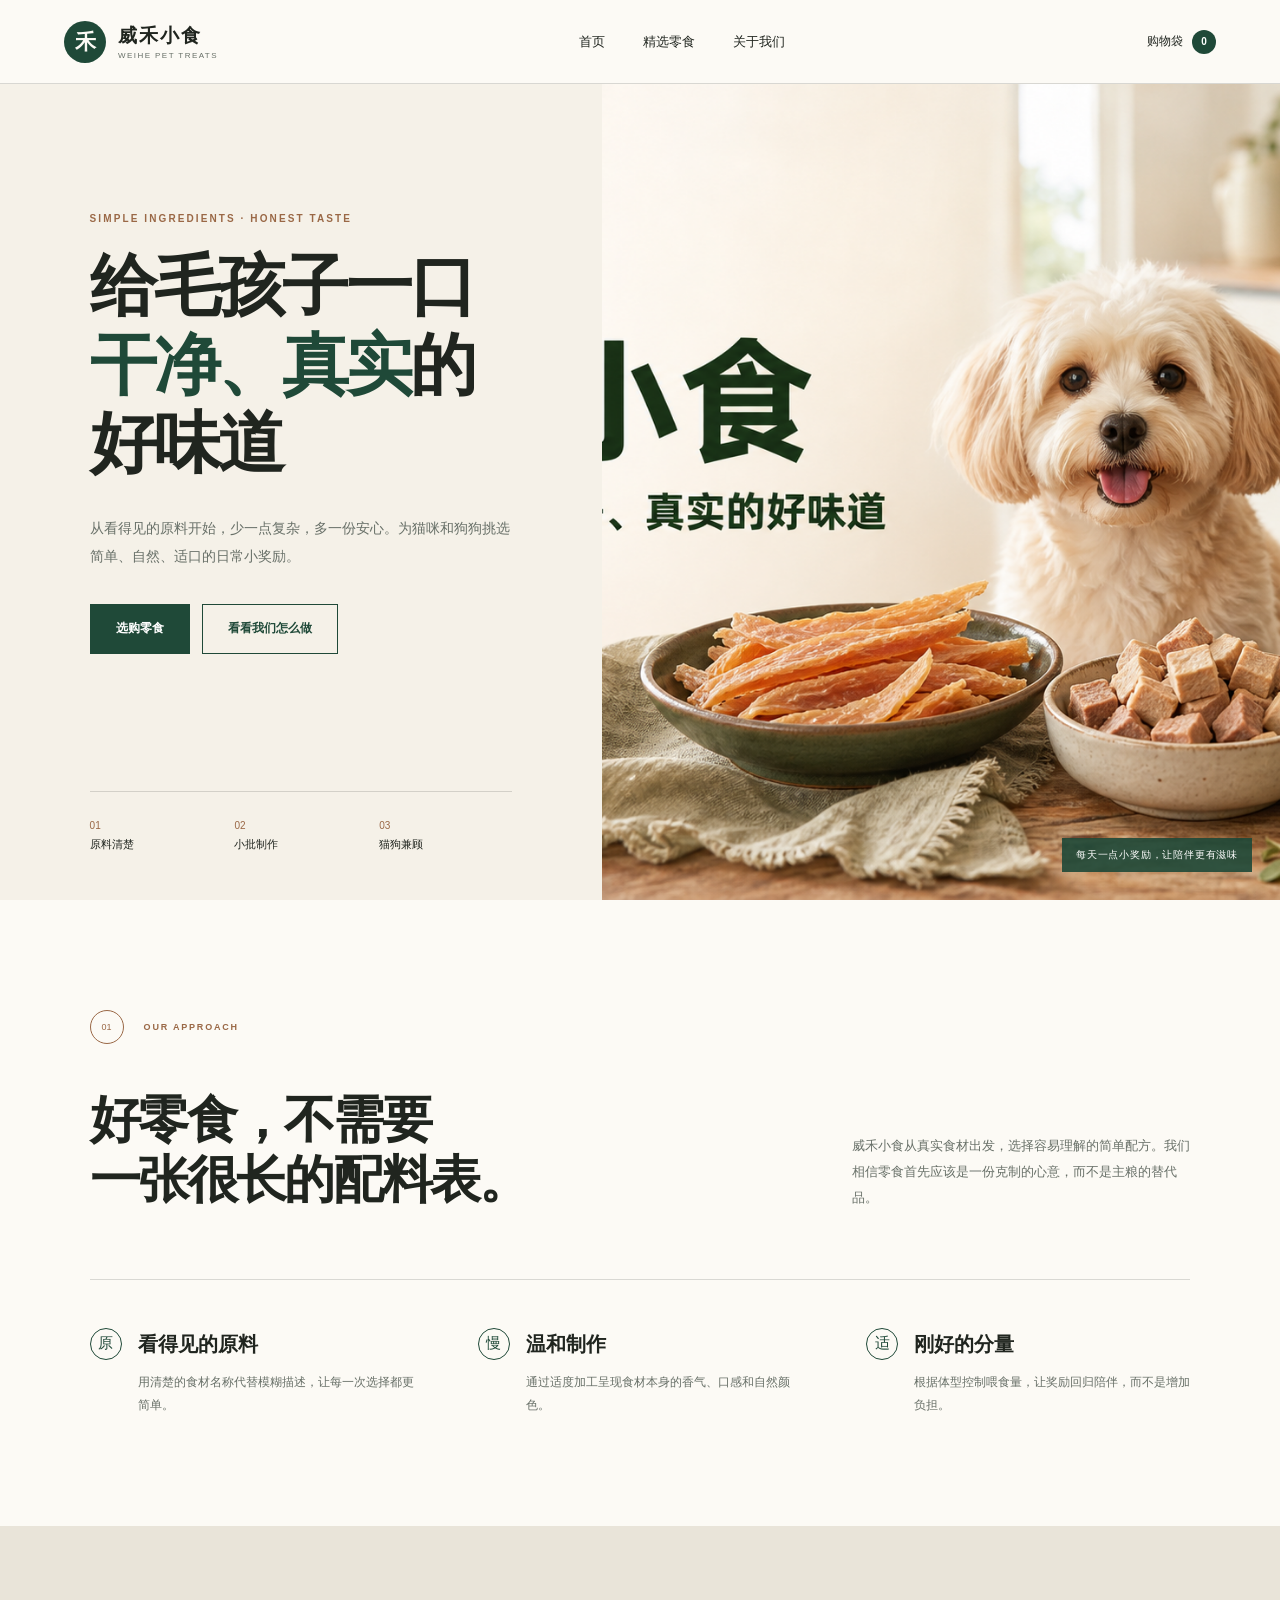
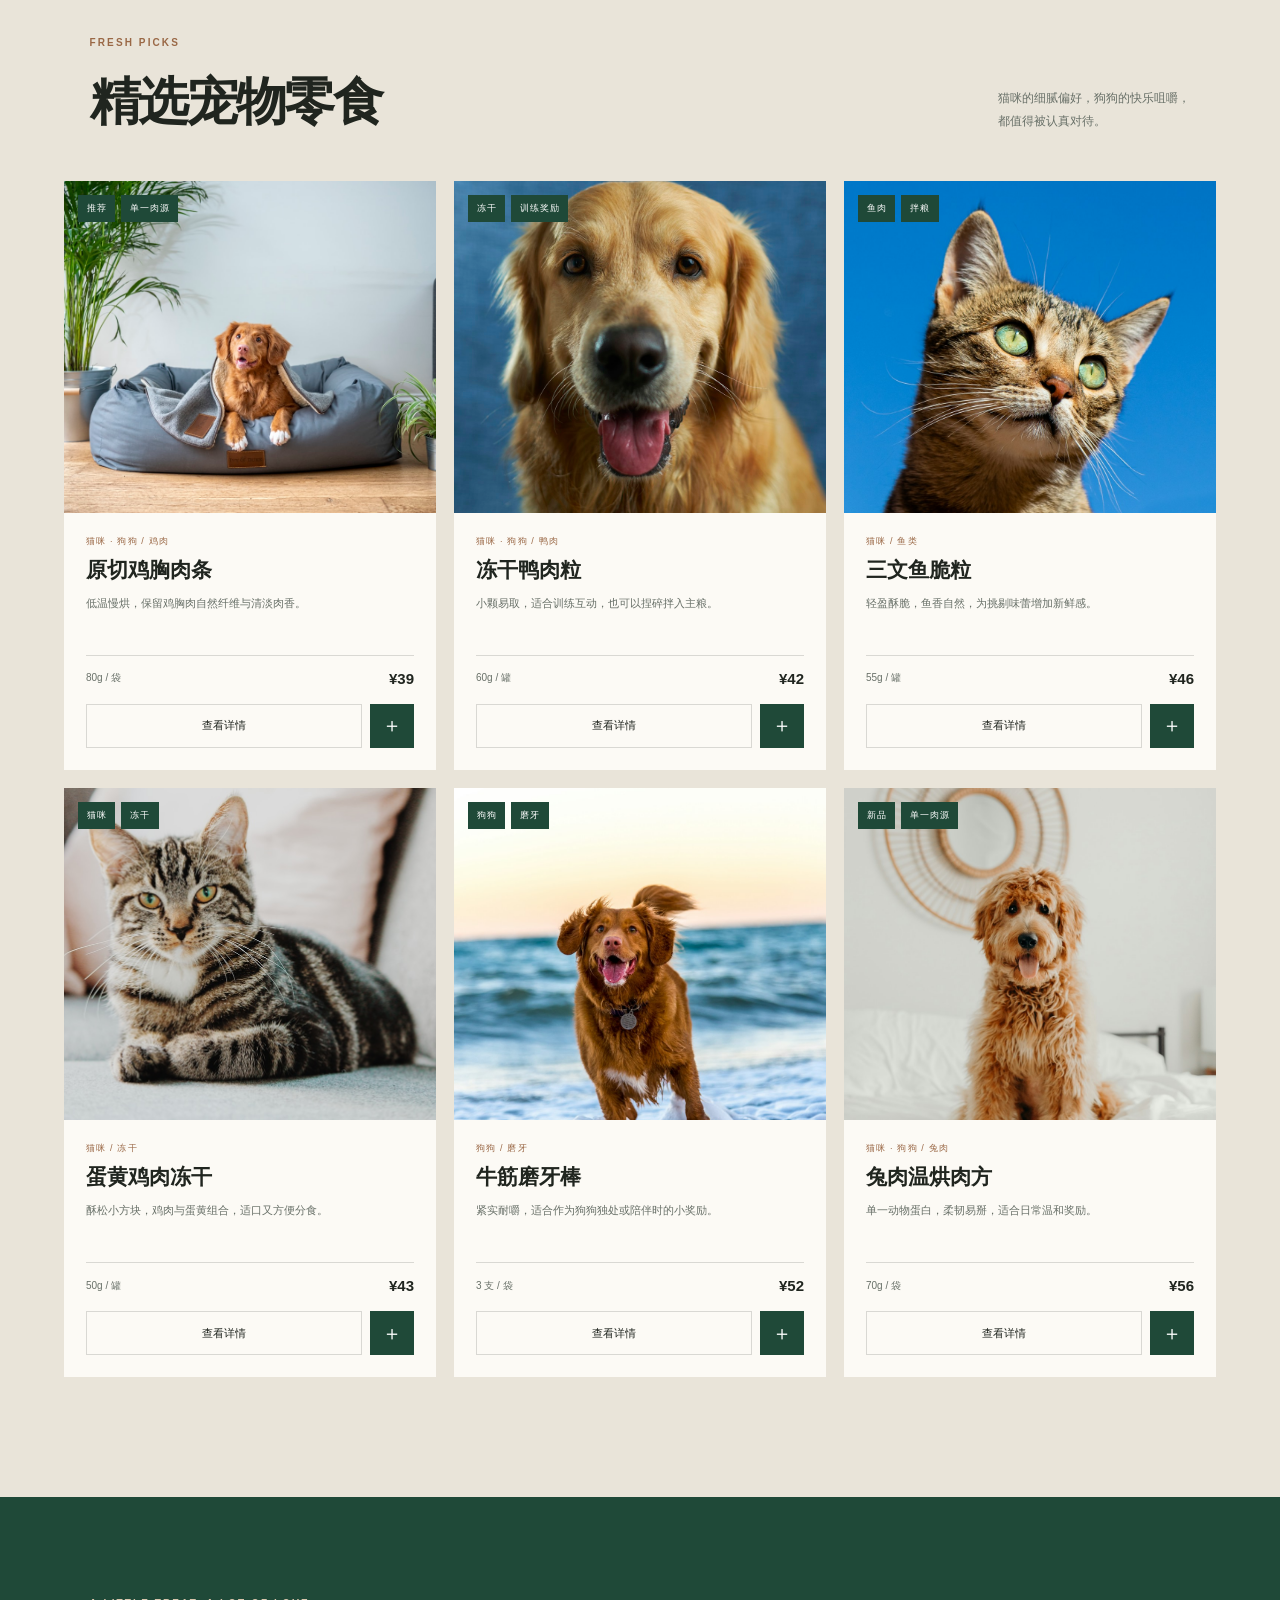
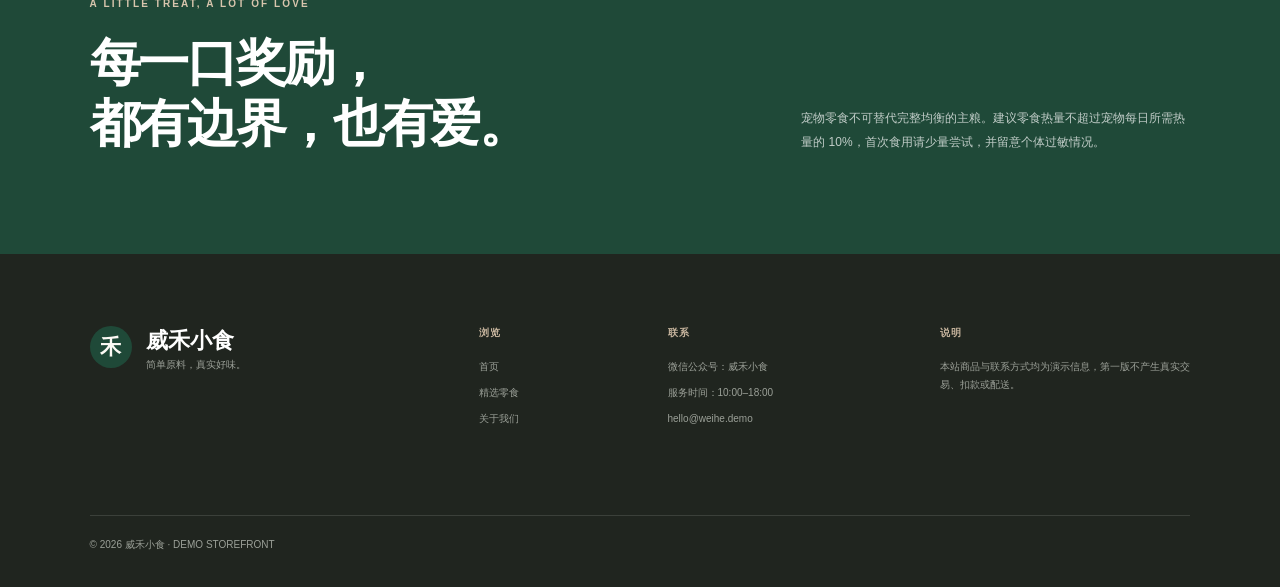
==== index.html @ b388d74c "Initial Weihe pet treats storefront" ====
<!doctype html>
<html lang="zh-CN">
<head>
  <meta charset="UTF-8">
  <meta name="viewport" content="width=device-width, initial-scale=1.0">
  <meta name="description" content="威禾小食——给毛孩子一口干净、真实的好味道。精选猫咪与狗狗天然零食。">
  <meta property="og:title" content="威禾小食｜天然宠物零食">
  <meta property="og:description" content="给毛孩子一口干净、真实的好味道">
  <meta property="og:image" content="assets/brand-preview.png">
  <title>威禾小食｜天然宠物零食</title>
  <link rel="icon" href="data:,">
  <link rel="stylesheet" href="styles.css">
  <script src="script.js" defer></script>
</head>
<body>
  <a class="skip-link" href="#main-content">跳到主要内容</a>

  <header class="site-header" id="top">
    <a class="brand" href="#top" aria-label="威禾小食首页">
      <span class="brand-symbol" aria-hidden="true">禾</span>
      <span class="brand-name">威禾小食<small>WEIHE PET TREATS</small></span>
    </a>
    <nav class="main-nav" aria-label="主要导航">
      <a href="#top">首页</a>
      <a href="#products">精选零食</a>
      <a href="#about">关于我们</a>
    </nav>
    <button class="bag-placeholder" type="button" aria-label="购物车功能将在下一阶段开放">
      <span aria-hidden="true">购物袋</span>
      <b>0</b>
    </button>
  </header>

  <main id="main-content">
    <section class="hero" aria-labelledby="hero-title">
      <div class="hero-copy">
        <p class="kicker">SIMPLE INGREDIENTS · HONEST TASTE</p>
        <h1 id="hero-title">给毛孩子一口<br><em>干净、真实</em>的好味道</h1>
        <p class="hero-description">从看得见的原料开始，少一点复杂，多一份安心。为猫咪和狗狗挑选简单、自然、适口的日常小奖励。</p>
        <div class="hero-actions">
          <a class="button button-primary" href="#products">选购零食</a>
          <a class="button button-secondary" href="#about">看看我们怎么做</a>
        </div>
        <ul class="hero-points" aria-label="产品特色">
          <li><strong>01</strong>原料清楚</li>
          <li><strong>02</strong>小批制作</li>
          <li><strong>03</strong>猫狗兼顾</li>
        </ul>
      </div>
      <figure class="hero-media">
        <img src="assets/brand-preview.png" alt="猫咪和狗狗守在自然宠物零食旁">
        <figcaption>每天一点小奖励，让陪伴更有滋味</figcaption>
      </figure>
    </section>

    <section class="intro" id="about" aria-labelledby="intro-title">
      <div class="section-label">
        <span>01</span>
        <p>OUR APPROACH</p>
      </div>
      <div class="intro-copy">
        <h2 id="intro-title">好零食，不需要<br>一张很长的配料表。</h2>
        <p>威禾小食从真实食材出发，选择容易理解的简单配方。我们相信零食首先应该是一份克制的心意，而不是主粮的替代品。</p>
      </div>
      <div class="principles">
        <article>
          <span>原</span>
          <h3>看得见的原料</h3>
          <p>用清楚的食材名称代替模糊描述，让每一次选择都更简单。</p>
        </article>
        <article>
          <span>慢</span>
          <h3>温和制作</h3>
          <p>通过适度加工呈现食材本身的香气、口感和自然颜色。</p>
        </article>
        <article>
          <span>适</span>
          <h3>刚好的分量</h3>
          <p>根据体型控制喂食量，让奖励回归陪伴，而不是增加负担。</p>
        </article>
      </div>
    </section>

    <section class="products-section" id="products" aria-labelledby="products-title">
      <div class="products-heading">
        <div>
          <p class="kicker">FRESH PICKS</p>
          <h2 id="products-title">精选宠物零食</h2>
        </div>
        <p>猫咪的细腻偏好，狗狗的快乐咀嚼，<br>都值得被认真对待。</p>
      </div>
      <div class="product-grid" id="product-grid" aria-live="polite"></div>
    </section>

    <section class="care-note" aria-label="喂食提示">
      <div>
        <p class="kicker">A LITTLE TREAT, A LOT OF LOVE</p>
        <h2>每一口奖励，<br>都有边界，也有爱。</h2>
      </div>
      <p>宠物零食不可替代完整均衡的主粮。建议零食热量不超过宠物每日所需热量的 10%，首次食用请少量尝试，并留意个体过敏情况。</p>
    </section>
  </main>

  <footer class="site-footer">
    <div class="footer-brand">
      <span class="brand-symbol" aria-hidden="true">禾</span>
      <div><strong>威禾小食</strong><p>简单原料，真实好味。</p></div>
    </div>
    <div>
      <h2>浏览</h2>
      <a href="#top">首页</a>
      <a href="#products">精选零食</a>
      <a href="#about">关于我们</a>
    </div>
    <div>
      <h2>联系</h2>
      <p>微信公众号：威禾小食</p>
      <p>服务时间：10:00–18:00</p>
      <p>hello@weihe.demo</p>
    </div>
    <div>
      <h2>说明</h2>
      <p>本站商品与联系方式均为演示信息，第一版不产生真实交易、扣款或配送。</p>
    </div>
    <p class="copyright">© 2026 威禾小食 · DEMO STOREFRONT</p>
  </footer>

  <div class="modal-backdrop" id="product-modal" hidden>
    <section class="product-modal" role="dialog" aria-modal="true" aria-labelledby="modal-title" tabindex="-1">
      <button class="modal-close" type="button" aria-label="关闭商品详情">×</button>
      <div class="modal-image-wrap">
        <img id="modal-image" src="" alt="">
      </div>
      <div class="modal-content">
        <p class="kicker" id="modal-category"></p>
        <h2 id="modal-title"></h2>
        <p class="modal-price" id="modal-price"></p>
        <p class="modal-description" id="modal-description"></p>
        <dl>
          <div><dt>配料</dt><dd id="modal-ingredients"></dd></div>
          <div><dt>适用</dt><dd id="modal-pets"></dd></div>
          <div><dt>规格</dt><dd id="modal-spec"></dd></div>
          <div><dt>建议</dt><dd id="modal-feeding"></dd></div>
        </dl>
        <button class="button button-primary modal-add" type="button">加入购物车</button>
      </div>
    </section>
  </div>

  <div class="toast" id="toast" role="status" aria-live="polite" aria-atomic="true"></div>
</body>
</html>
---- styles.css ----
:root {
  --cream: #f5f1e8;
  --paper: #fcfaf5;
  --green: #1f4938;
  --green-dark: #153327;
  --brown: #9a6846;
  --ink: #20251f;
  --muted: #687068;
  --line: rgba(32, 37, 31, 0.16);
  --white: #fff;
  --shadow: 0 18px 50px rgba(31, 49, 39, 0.12);
}

* { box-sizing: border-box; }
html { scroll-behavior: smooth; }
body {
  margin: 0;
  color: var(--ink);
  background: var(--paper);
  font-family: "Noto Sans SC", "Microsoft YaHei", Arial, sans-serif;
  -webkit-font-smoothing: antialiased;
}
body.modal-open { overflow: hidden; }
img { display: block; max-width: 100%; }
a { color: inherit; text-decoration: none; }
button { color: inherit; font: inherit; }
button, a { -webkit-tap-highlight-color: transparent; }
:focus-visible { outline: 2px solid var(--brown); outline-offset: 4px; }

.skip-link {
  position: fixed;
  left: 16px;
  top: -60px;
  z-index: 200;
  padding: 12px 18px;
  color: var(--white);
  background: var(--green);
}
.skip-link:focus { top: 16px; }

.site-header {
  height: 84px;
  padding: 0 clamp(22px, 5vw, 80px);
  display: flex;
  align-items: center;
  justify-content: space-between;
  gap: 28px;
  border-bottom: 1px solid var(--line);
  background: rgba(252, 250, 245, 0.94);
  backdrop-filter: blur(12px);
  position: relative;
  z-index: 20;
}
.brand { display: flex; align-items: center; gap: 12px; min-width: max-content; }
.brand-symbol {
  width: 42px;
  height: 42px;
  display: grid;
  place-items: center;
  border-radius: 50%;
  color: var(--paper);
  background: var(--green);
  font: 600 21px "Songti SC", serif;
}
.brand-name { font: 700 19px "Songti SC", serif; letter-spacing: 0.1em; }
.brand-name small {
  display: block;
  margin-top: 2px;
  font: 8px Arial, sans-serif;
  letter-spacing: 0.18em;
  color: var(--muted);
}
.main-nav { display: flex; align-items: center; gap: 38px; font-size: 13px; }
.main-nav a { position: relative; padding: 10px 0; }
.main-nav a::after {
  content: "";
  position: absolute;
  left: 0;
  right: 100%;
  bottom: 4px;
  height: 1px;
  background: var(--green);
  transition: right 0.25s ease;
}
.main-nav a:hover::after { right: 0; }
.bag-placeholder {
  min-height: 44px;
  padding: 0;
  display: flex;
  align-items: center;
  gap: 9px;
  border: 0;
  background: none;
  cursor: pointer;
  font-size: 12px;
}
.bag-placeholder b {
  min-width: 24px;
  height: 24px;
  padding: 0 6px;
  display: grid;
  place-items: center;
  border-radius: 50%;
  color: var(--white);
  background: var(--green);
  font-size: 10px;
}

.hero {
  min-height: calc(100vh - 84px);
  display: grid;
  grid-template-columns: minmax(0, 47%) minmax(0, 53%);
  background: var(--cream);
}
.hero-copy {
  padding: clamp(70px, 10vw, 150px) clamp(34px, 7vw, 112px) 48px;
  display: flex;
  flex-direction: column;
  justify-content: center;
}
.kicker {
  margin: 0 0 22px;
  color: var(--brown);
  font: 700 10px/1.4 Arial, sans-serif;
  letter-spacing: 0.21em;
}
.hero h1,
.intro h2,
.products-heading h2,
.care-note h2 {
  margin: 0;
  font: 600 clamp(42px, 5.2vw, 76px)/1.18 "Songti SC", "STSong", serif;
  letter-spacing: -0.045em;
}
.hero h1 em { color: var(--green); font-style: normal; }
.hero-description {
  max-width: 530px;
  margin: 30px 0 34px;
  color: var(--muted);
  font-size: 14px;
  line-height: 2;
}
.hero-actions { display: flex; flex-wrap: wrap; gap: 12px; }
.button {
  min-height: 50px;
  padding: 0 25px;
  display: inline-flex;
  align-items: center;
  justify-content: center;
  border: 1px solid var(--green);
  cursor: pointer;
  font-weight: 700;
  font-size: 12px;
  transition: transform 0.2s ease, background 0.2s ease, color 0.2s ease;
}
.button:hover { transform: translateY(-2px); }
.button-primary { color: var(--white); background: var(--green); }
.button-primary:hover { background: var(--green-dark); }
.button-secondary { color: var(--green); background: transparent; }
.hero-points {
  margin: auto 0 0;
  padding: 28px 0 0;
  display: grid;
  grid-template-columns: repeat(3, 1fr);
  gap: 12px;
  list-style: none;
  border-top: 1px solid var(--line);
  font-size: 11px;
}
.hero-points strong {
  display: block;
  margin-bottom: 6px;
  color: var(--brown);
  font: 10px Arial, sans-serif;
}
.hero-media { margin: 0; min-height: 650px; position: relative; overflow: hidden; background: #d9d2c5; }
.hero-media img { width: 100%; height: 100%; object-fit: cover; object-position: 55% center; }
.hero-media figcaption {
  position: absolute;
  right: 28px;
  bottom: 28px;
  padding: 10px 14px;
  color: var(--white);
  background: rgba(31, 73, 56, 0.9);
  font-size: 10px;
  letter-spacing: 0.08em;
}

.intro { padding: 110px clamp(24px, 7vw, 112px); }
.section-label { display: flex; gap: 20px; align-items: center; color: var(--brown); }
.section-label span {
  width: 34px;
  height: 34px;
  display: grid;
  place-items: center;
  border: 1px solid currentColor;
  border-radius: 50%;
  font-size: 9px;
}
.section-label p { margin: 0; font: 700 9px Arial; letter-spacing: 0.2em; }
.intro-copy {
  margin-top: 46px;
  display: grid;
  grid-template-columns: 1.5fr 0.8fr;
  gap: 10vw;
  align-items: end;
}
.intro h2,
.products-heading h2,
.care-note h2 { font-size: clamp(34px, 4vw, 58px); }
.intro-copy > p {
  margin: 0;
  color: var(--muted);
  font-size: 13px;
  line-height: 2;
}
.principles {
  margin-top: 68px;
  padding-top: 48px;
  display: grid;
  grid-template-columns: repeat(3, 1fr);
  gap: clamp(28px, 5vw, 80px);
  border-top: 1px solid var(--line);
}
.principles article { position: relative; padding-left: 48px; }
.principles article > span {
  position: absolute;
  left: 0;
  top: 0;
  width: 32px;
  height: 32px;
  display: grid;
  place-items: center;
  color: var(--green);
  border: 1px solid var(--green);
  border-radius: 50%;
  font: 500 15px serif;
}
.principles h3 { margin: 3px 0 13px; font: 600 20px "Songti SC", serif; }
.principles p { margin: 0; color: var(--muted); font-size: 12px; line-height: 1.9; }

.products-section { padding: 110px clamp(18px, 5vw, 80px) 120px; background: #e9e4d9; }
.products-heading {
  margin: 0 clamp(6px, 2vw, 32px) 48px;
  display: flex;
  align-items: end;
  justify-content: space-between;
  gap: 40px;
}
.products-heading > p {
  margin: 0;
  color: var(--muted);
  font-size: 12px;
  line-height: 1.9;
}
.product-grid { display: grid; grid-template-columns: repeat(3, minmax(0, 1fr)); gap: 18px; }
.product-card { min-width: 0; background: var(--paper); animation: card-in 0.45s ease both; }
.product-image-wrap {
  aspect-ratio: 1.12;
  position: relative;
  overflow: hidden;
  background: #d8d2c6;
}
.product-image-wrap img {
  width: 100%;
  height: 100%;
  object-fit: cover;
  transition: transform 0.5s ease, opacity 0.2s ease;
}
.product-card:hover img { transform: scale(1.035); }
.product-image-wrap.image-fallback::after {
  content: "威禾小食";
  position: absolute;
  inset: 0;
  display: grid;
  place-items: center;
  color: var(--green);
  background: linear-gradient(145deg, #ece5d7, #d8d2c4);
  font: 600 20px "Songti SC", serif;
}
.product-image-wrap.image-fallback img { opacity: 0; }
.product-tags { position: absolute; left: 14px; top: 14px; z-index: 2; display: flex; gap: 6px; }
.product-tags span {
  padding: 7px 9px;
  color: var(--white);
  background: var(--green);
  font-size: 9px;
  letter-spacing: 0.08em;
}
.product-info { padding: 22px; }
.product-pets { margin: 0 0 8px; color: var(--brown); font-size: 9px; letter-spacing: 0.13em; }
.product-info h3 { margin: 0 0 10px; font: 600 21px "Songti SC", serif; }
.product-description { min-height: 42px; margin: 0; color: var(--muted); font-size: 11px; line-height: 1.8; }
.product-meta {
  margin-top: 19px;
  padding-top: 14px;
  display: flex;
  justify-content: space-between;
  align-items: center;
  border-top: 1px solid var(--line);
}
.product-meta span { color: var(--muted); font-size: 10px; }
.product-meta strong { font: 700 15px Arial, sans-serif; }
.product-actions { margin-top: 17px; display: grid; grid-template-columns: 1fr 44px; gap: 8px; }
.detail-button,
.add-button {
  min-height: 44px;
  border: 1px solid var(--line);
  background: transparent;
  cursor: pointer;
  font-size: 11px;
}
.detail-button:hover { border-color: var(--green); color: var(--green); }
.add-button {
  color: var(--white);
  background: var(--green);
  border-color: var(--green);
  font-size: 20px;
}

.care-note {
  padding: 100px clamp(24px, 7vw, 112px);
  display: grid;
  grid-template-columns: 1.2fr 0.8fr;
  gap: 10vw;
  align-items: end;
  color: var(--white);
  background: var(--green);
}
.care-note .kicker { color: #d8c5ad; }
.care-note > p { margin: 0; color: rgba(255, 255, 255, 0.72); font-size: 12px; line-height: 2; }

.site-footer {
  padding: 72px clamp(24px, 7vw, 112px) 25px;
  display: grid;
  grid-template-columns: 2fr 0.8fr 1.3fr 1.5fr;
  gap: 55px;
  color: var(--white);
  background: var(--ink);
}
.footer-brand { display: flex; gap: 14px; }
.footer-brand strong { font: 600 22px "Songti SC", serif; }
.site-footer h2 { margin: 0 0 18px; color: #c7b59e; font-size: 10px; letter-spacing: 0.15em; }
.site-footer p,
.site-footer a { display: block; margin: 0 0 8px; color: #9ba098; font-size: 10px; line-height: 1.8; }
.copyright {
  grid-column: 1 / -1;
  margin-top: 24px !important;
  padding-top: 20px;
  border-top: 1px solid rgba(255, 255, 255, 0.12);
}

.modal-backdrop {
  position: fixed;
  inset: 0;
  z-index: 100;
  padding: 24px;
  display: grid;
  place-items: center;
  background: rgba(18, 25, 20, 0.72);
  backdrop-filter: blur(6px);
}
.modal-backdrop[hidden] { display: none; }
.product-modal {
  width: min(900px, 96vw);
  max-height: 90vh;
  overflow: auto;
  display: grid;
  grid-template-columns: 48% 52%;
  position: relative;
  background: var(--paper);
  box-shadow: var(--shadow);
  animation: modal-in 0.25s ease;
}
.modal-close {
  position: absolute;
  right: 14px;
  top: 14px;
  z-index: 2;
  width: 44px;
  height: 44px;
  border: 0;
  background: rgba(252, 250, 245, 0.9);
  cursor: pointer;
  font-size: 28px;
  font-weight: 300;
}
.modal-image-wrap { min-height: 560px; background: #d8d2c6; }
.modal-image-wrap img { width: 100%; height: 100%; object-fit: cover; }
.modal-content { padding: 58px 48px 42px; }
.modal-content h2 { margin: 0; font: 600 36px "Songti SC", serif; }
.modal-price { margin: 14px 0 25px; color: var(--green); font: 700 19px Arial, sans-serif; }
.modal-description { color: var(--muted); font-size: 12px; line-height: 1.9; }
.modal-content dl { margin: 26px 0; border-top: 1px solid var(--line); }
.modal-content dl div {
  padding: 12px 0;
  display: grid;
  grid-template-columns: 65px 1fr;
  border-bottom: 1px solid var(--line);
  font-size: 11px;
  line-height: 1.6;
}
.modal-content dt { color: var(--muted); }
.modal-content dd { margin: 0; }
.modal-add { width: 100%; }

.toast {
  position: fixed;
  left: 50%;
  bottom: 28px;
  z-index: 150;
  padding: 13px 20px;
  color: var(--white);
  background: var(--ink);
  box-shadow: var(--shadow);
  font-size: 11px;
  opacity: 0;
  pointer-events: none;
  transform: translate(-50%, 12px);
  transition: opacity 0.2s ease, transform 0.2s ease;
}
.toast.is-visible { opacity: 1; transform: translate(-50%, 0); }

@keyframes card-in { from { opacity: 0; transform: translateY(10px); } }
@keyframes modal-in { from { opacity: 0; transform: translateY(12px) scale(0.99); } }

@media (max-width: 980px) {
  .hero { grid-template-columns: 1fr; }
  .hero-copy { min-height: 650px; }
  .hero-media { min-height: 68vh; }
  .intro-copy { grid-template-columns: 1fr; gap: 25px; }
  .product-grid { grid-template-columns: repeat(2, minmax(0, 1fr)); }
  .site-footer { grid-template-columns: 1.6fr 0.8fr 1.2fr; }
  .site-footer > div:last-of-type { grid-column: 1 / -1; }
}

@media (max-width: 680px) {
  .site-header { height: 70px; padding: 0 18px; position: sticky; top: 0; }
  .main-nav { display: none; }
  .brand-symbol { width: 36px; height: 36px; font-size: 18px; }
  .brand-name { font-size: 16px; }
  .bag-placeholder > span { display: none; }
  .hero { min-height: 0; }
  .hero-copy { min-height: 590px; padding: 70px 24px 35px; }
  .hero h1 { font-size: 44px; }
  .hero-description { font-size: 13px; }
  .hero-points { margin-top: 62px; }
  .hero-media { min-height: 520px; }
  .hero-media img { object-position: 60% center; }
  .intro { padding: 82px 24px; }
  .principles { grid-template-columns: 1fr; gap: 36px; }
  .products-section { padding: 80px 14px; }
  .products-heading { margin: 0 8px 34px; display: block; }
  .products-heading > p { margin-top: 18px; }
  .product-grid { gap: 9px; }
  .product-image-wrap { aspect-ratio: 0.9; }
  .product-info { padding: 15px 13px; }
  .product-info h3 { font-size: 17px; }
  .product-description { min-height: 54px; }
  .product-meta { display: block; }
  .product-meta span { display: block; margin-bottom: 6px; }
  .care-note { padding: 80px 24px; grid-template-columns: 1fr; gap: 40px; }
  .site-footer { padding: 58px 24px 24px; grid-template-columns: 1fr 1fr; gap: 40px 25px; }
  .footer-brand { grid-column: 1 / -1; }
  .product-modal { grid-template-columns: 1fr; }
  .modal-image-wrap { min-height: 290px; height: 34vh; }
  .modal-content { padding: 34px 22px 25px; }
  .modal-content h2 { font-size: 29px; }
}

@media (max-width: 390px) {
  .product-grid { grid-template-columns: 1fr; }
  .product-description { min-height: 0; }
}

@media (prefers-reduced-motion: reduce) {
  *, *::before, *::after {
    scroll-behavior: auto !important;
    animation-duration: 0.01ms !important;
    transition-duration: 0.01ms !important;
  }
}
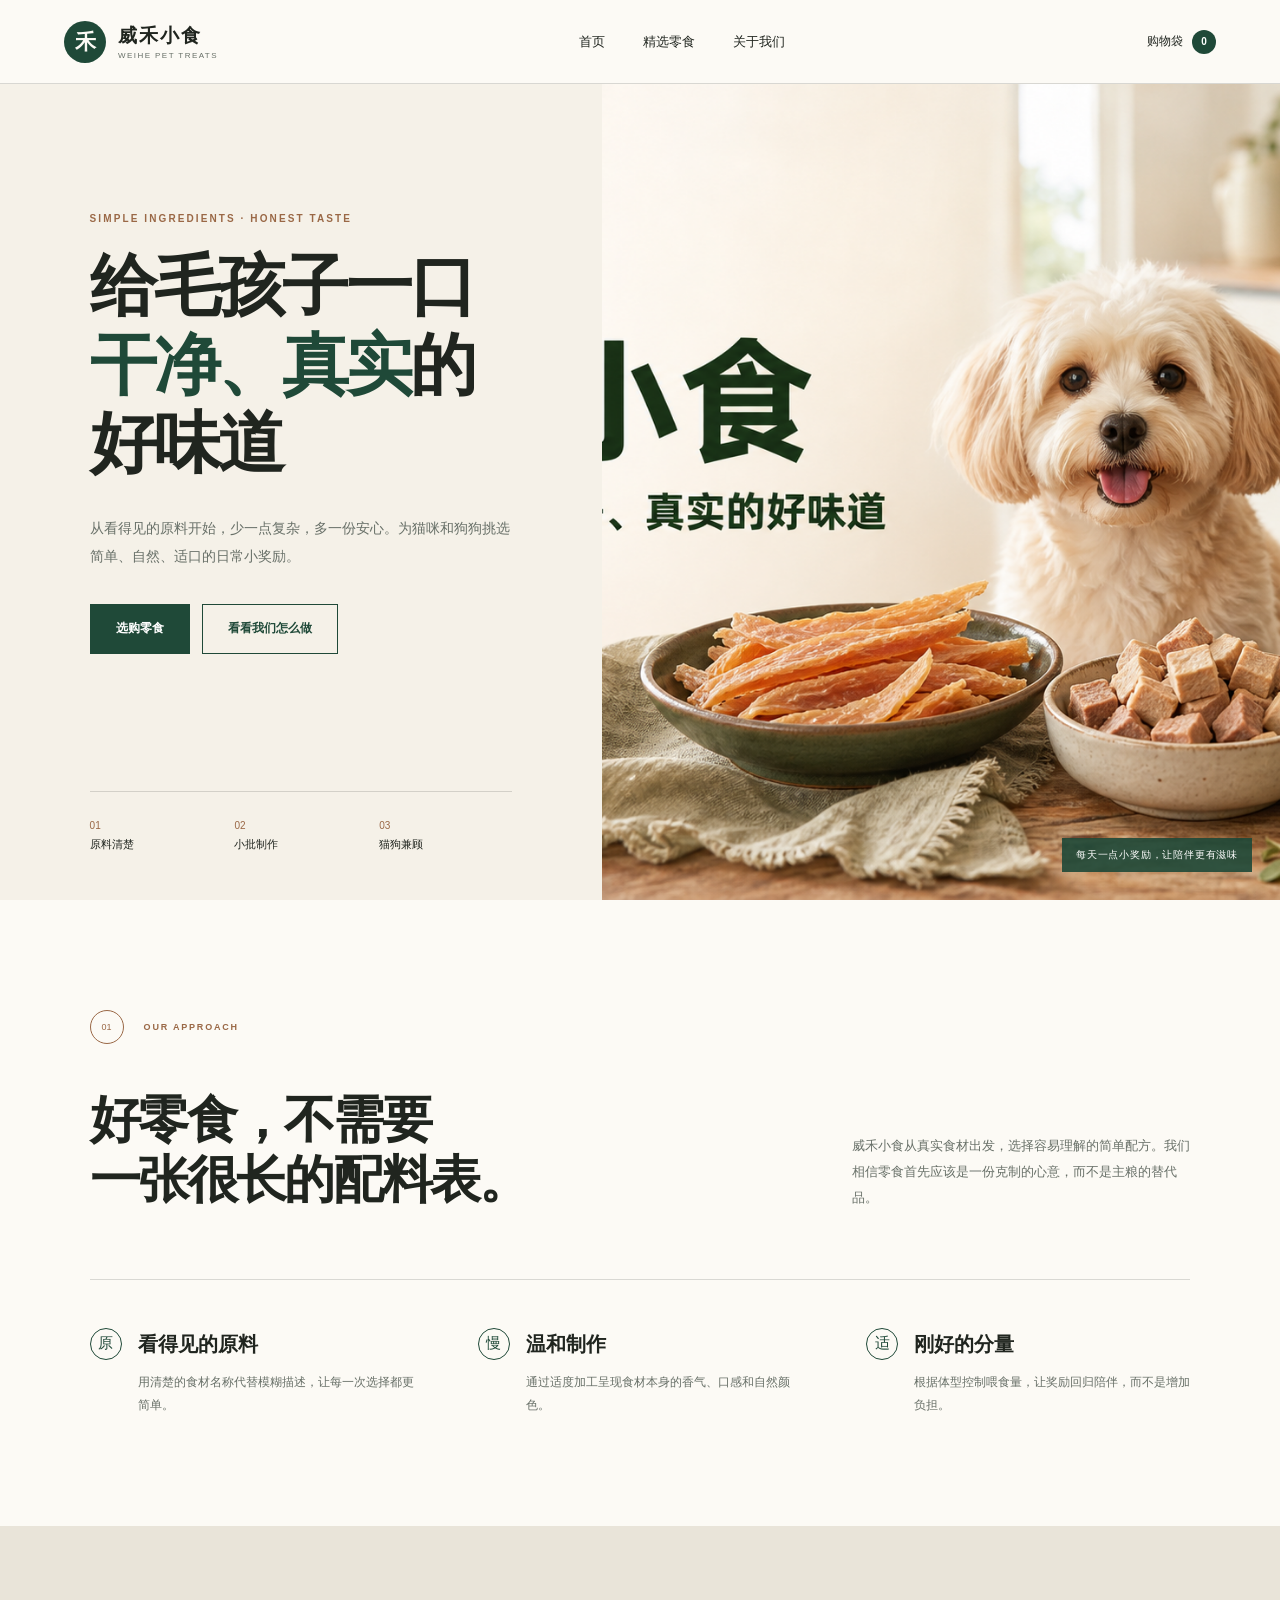
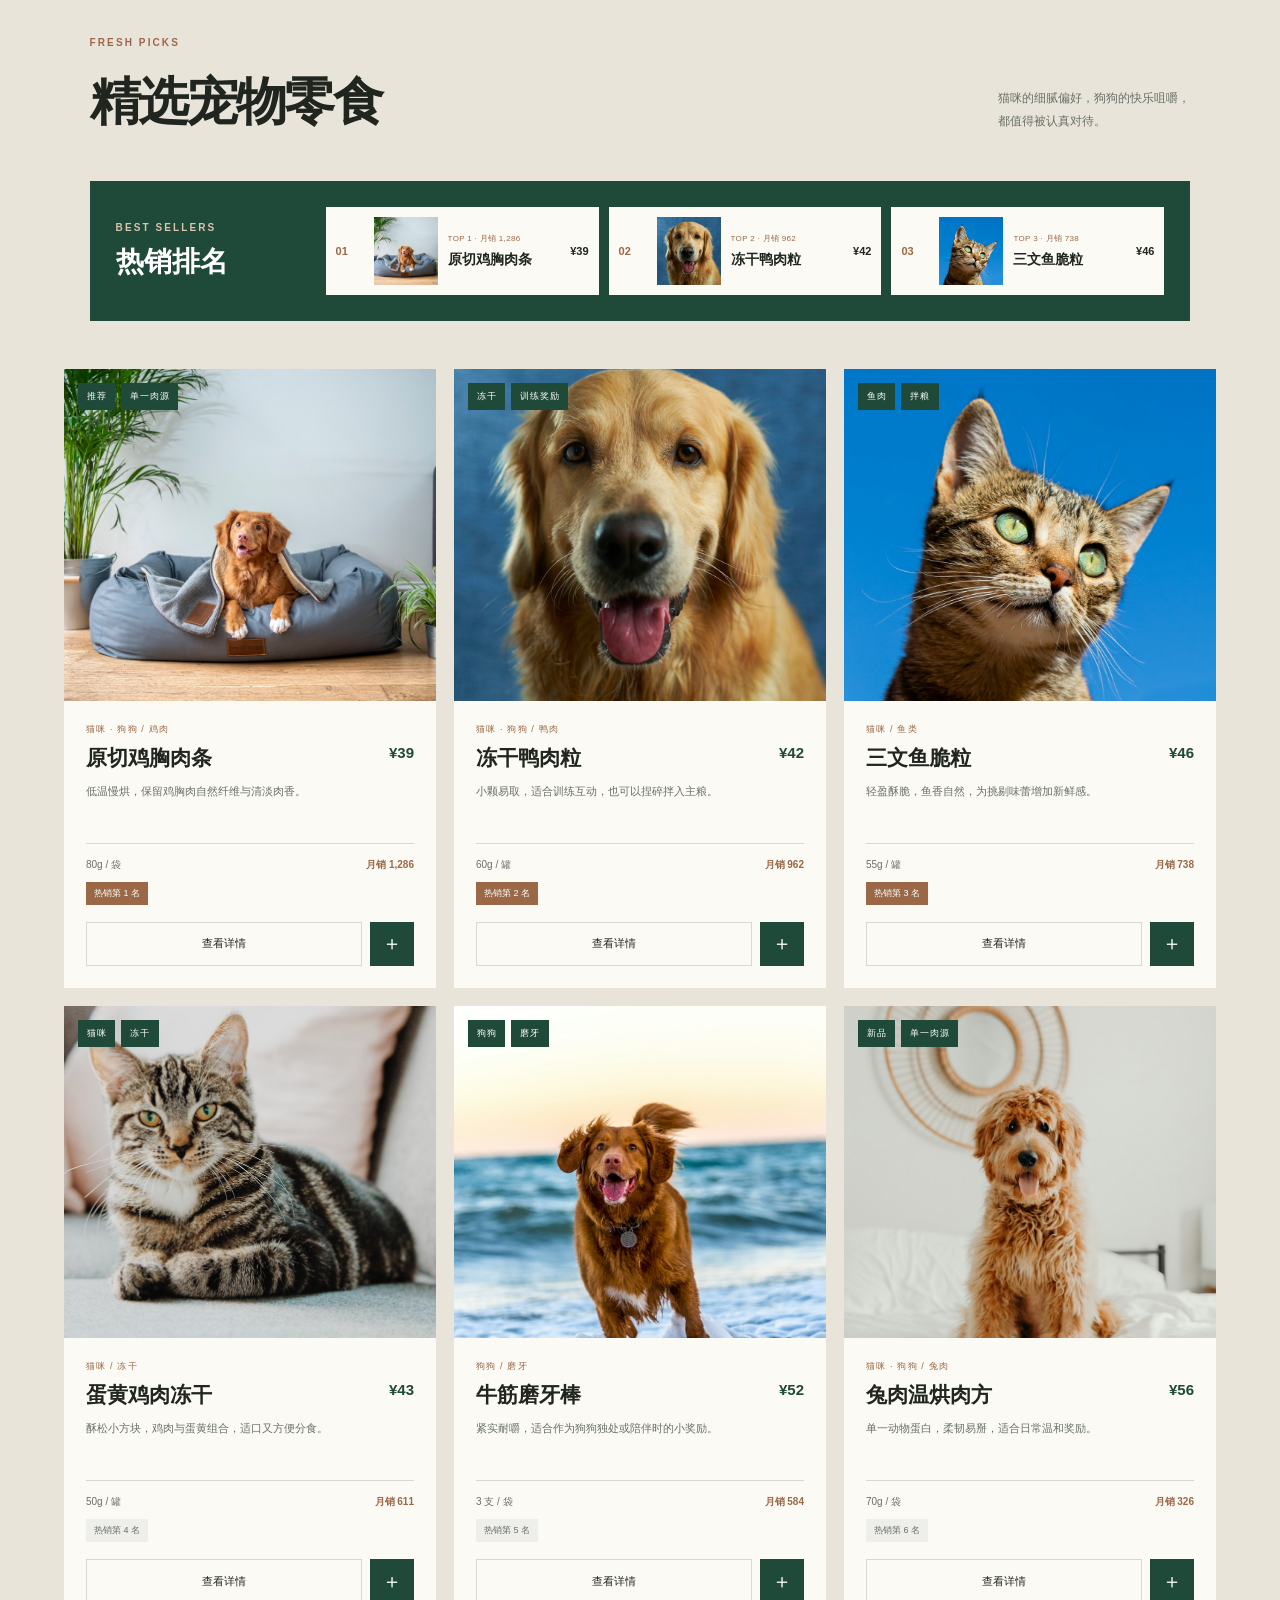
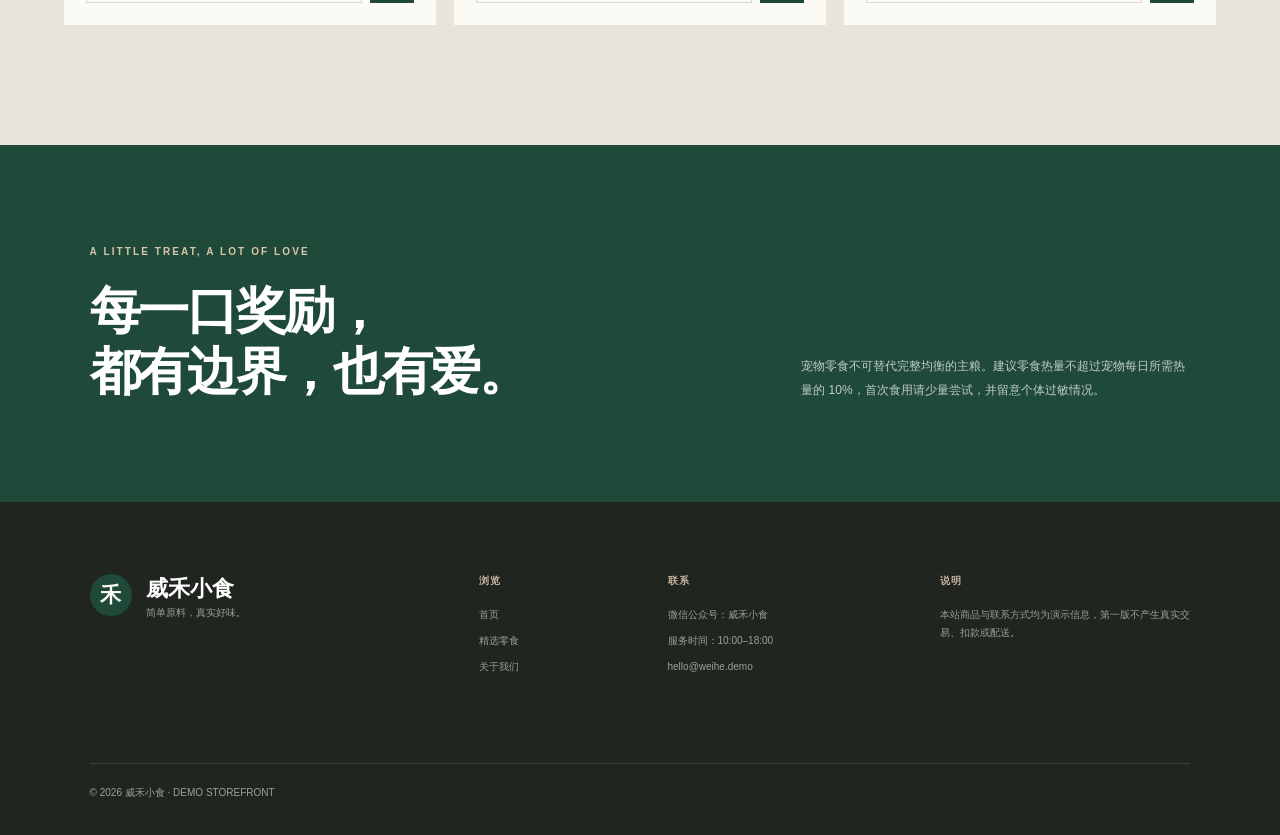
==== commit 747526d6: "Add monthly sales and bestseller ranking" ====
--- a/index.html
+++ b/index.html
@@ -89,6 +89,13 @@
         </div>
         <p>猫咪的细腻偏好，狗狗的快乐咀嚼，<br>都值得被认真对待。</p>
       </div>
+      <section class="hot-ranking" aria-labelledby="ranking-title">
+        <div class="ranking-title">
+          <p class="kicker">BEST SELLERS</p>
+          <h3 id="ranking-title">热销排名</h3>
+        </div>
+        <div class="ranking-list" id="ranking-list"></div>
+      </section>
       <div class="product-grid" id="product-grid" aria-live="polite"></div>
     </section>
 
--- a/styles.css
+++ b/styles.css
@@ -253,6 +253,56 @@
   font-size: 12px;
   line-height: 1.9;
 }
+.hot-ranking {
+  margin: 0 clamp(6px, 2vw, 32px) 48px;
+  padding: 26px;
+  display: grid;
+  grid-template-columns: 180px 1fr;
+  gap: 30px;
+  align-items: center;
+  color: var(--white);
+  background: var(--green);
+}
+.ranking-title .kicker { margin-bottom: 8px; color: #d8c5ad; }
+.ranking-title h3 { margin: 0; font: 600 28px "Songti SC", serif; }
+.ranking-list { display: grid; grid-template-columns: repeat(3, minmax(0, 1fr)); gap: 10px; }
+.ranking-item {
+  min-width: 0;
+  min-height: 88px;
+  padding: 10px;
+  display: grid;
+  grid-template-columns: 28px 64px minmax(0, 1fr) auto;
+  gap: 10px;
+  align-items: center;
+  text-align: left;
+  color: var(--ink);
+  background: var(--paper);
+  border: 0;
+  cursor: pointer;
+  transition: transform 0.2s ease;
+}
+.ranking-item:hover { transform: translateY(-2px); }
+.ranking-number { color: var(--brown); font: 700 11px Arial, sans-serif; }
+.ranking-item img { width: 64px; height: 68px; object-fit: cover; }
+.ranking-info { min-width: 0; }
+.ranking-info small {
+  display: block;
+  margin-bottom: 7px;
+  overflow: hidden;
+  color: var(--brown);
+  font-size: 8px;
+  letter-spacing: 0.04em;
+  text-overflow: ellipsis;
+  white-space: nowrap;
+}
+.ranking-info strong {
+  display: block;
+  overflow: hidden;
+  font: 600 14px "Songti SC", serif;
+  text-overflow: ellipsis;
+  white-space: nowrap;
+}
+.ranking-item > b { font: 700 11px Arial, sans-serif; }
 .product-grid { display: grid; grid-template-columns: repeat(3, minmax(0, 1fr)); gap: 18px; }
 .product-card { min-width: 0; background: var(--paper); animation: card-in 0.45s ease both; }
 .product-image-wrap {
@@ -289,7 +339,19 @@
 }
 .product-info { padding: 22px; }
 .product-pets { margin: 0 0 8px; color: var(--brown); font-size: 9px; letter-spacing: 0.13em; }
+.product-title-row {
+  min-height: 29px;
+  display: flex;
+  justify-content: space-between;
+  gap: 12px;
+  align-items: start;
+}
 .product-info h3 { margin: 0 0 10px; font: 600 21px "Songti SC", serif; }
+.product-title-row > strong {
+  flex: 0 0 auto;
+  color: var(--green);
+  font: 700 15px Arial, sans-serif;
+}
 .product-description { min-height: 42px; margin: 0; color: var(--muted); font-size: 11px; line-height: 1.8; }
 .product-meta {
   margin-top: 19px;
@@ -300,7 +362,16 @@
   border-top: 1px solid var(--line);
 }
 .product-meta span { color: var(--muted); font-size: 10px; }
-.product-meta strong { font: 700 15px Arial, sans-serif; }
+.product-meta .monthly-sales { color: var(--brown); font-weight: 700; }
+.sales-rank {
+  width: max-content;
+  margin: 10px 0 0;
+  padding: 5px 8px;
+  color: var(--muted);
+  background: rgba(31, 73, 56, 0.06);
+  font-size: 9px;
+}
+.sales-rank.is-top { color: var(--white); background: var(--brown); }
 .product-actions { margin-top: 17px; display: grid; grid-template-columns: 1fr 44px; gap: 8px; }
 .detail-button,
 .add-button {
@@ -430,6 +501,7 @@
   .hero-media { min-height: 68vh; }
   .intro-copy { grid-template-columns: 1fr; gap: 25px; }
   .product-grid { grid-template-columns: repeat(2, minmax(0, 1fr)); }
+  .hot-ranking { grid-template-columns: 1fr; }
   .site-footer { grid-template-columns: 1.6fr 0.8fr 1.2fr; }
   .site-footer > div:last-of-type { grid-column: 1 / -1; }
 }
@@ -452,13 +524,16 @@
   .products-section { padding: 80px 14px; }
   .products-heading { margin: 0 8px 34px; display: block; }
   .products-heading > p { margin-top: 18px; }
+  .hot-ranking { margin: 0 0 34px; padding: 22px 16px; gap: 18px; }
+  .ranking-list { grid-template-columns: 1fr; }
+  .ranking-item { grid-template-columns: 28px 58px minmax(0, 1fr) auto; }
+  .ranking-item img { width: 58px; height: 58px; }
   .product-grid { gap: 9px; }
   .product-image-wrap { aspect-ratio: 0.9; }
   .product-info { padding: 15px 13px; }
   .product-info h3 { font-size: 17px; }
   .product-description { min-height: 54px; }
-  .product-meta { display: block; }
-  .product-meta span { display: block; margin-bottom: 6px; }
+  .product-meta { gap: 8px; }
   .care-note { padding: 80px 24px; grid-template-columns: 1fr; gap: 40px; }
   .site-footer { padding: 58px 24px 24px; grid-template-columns: 1fr 1fr; gap: 40px 25px; }
   .footer-brand { grid-column: 1 / -1; }
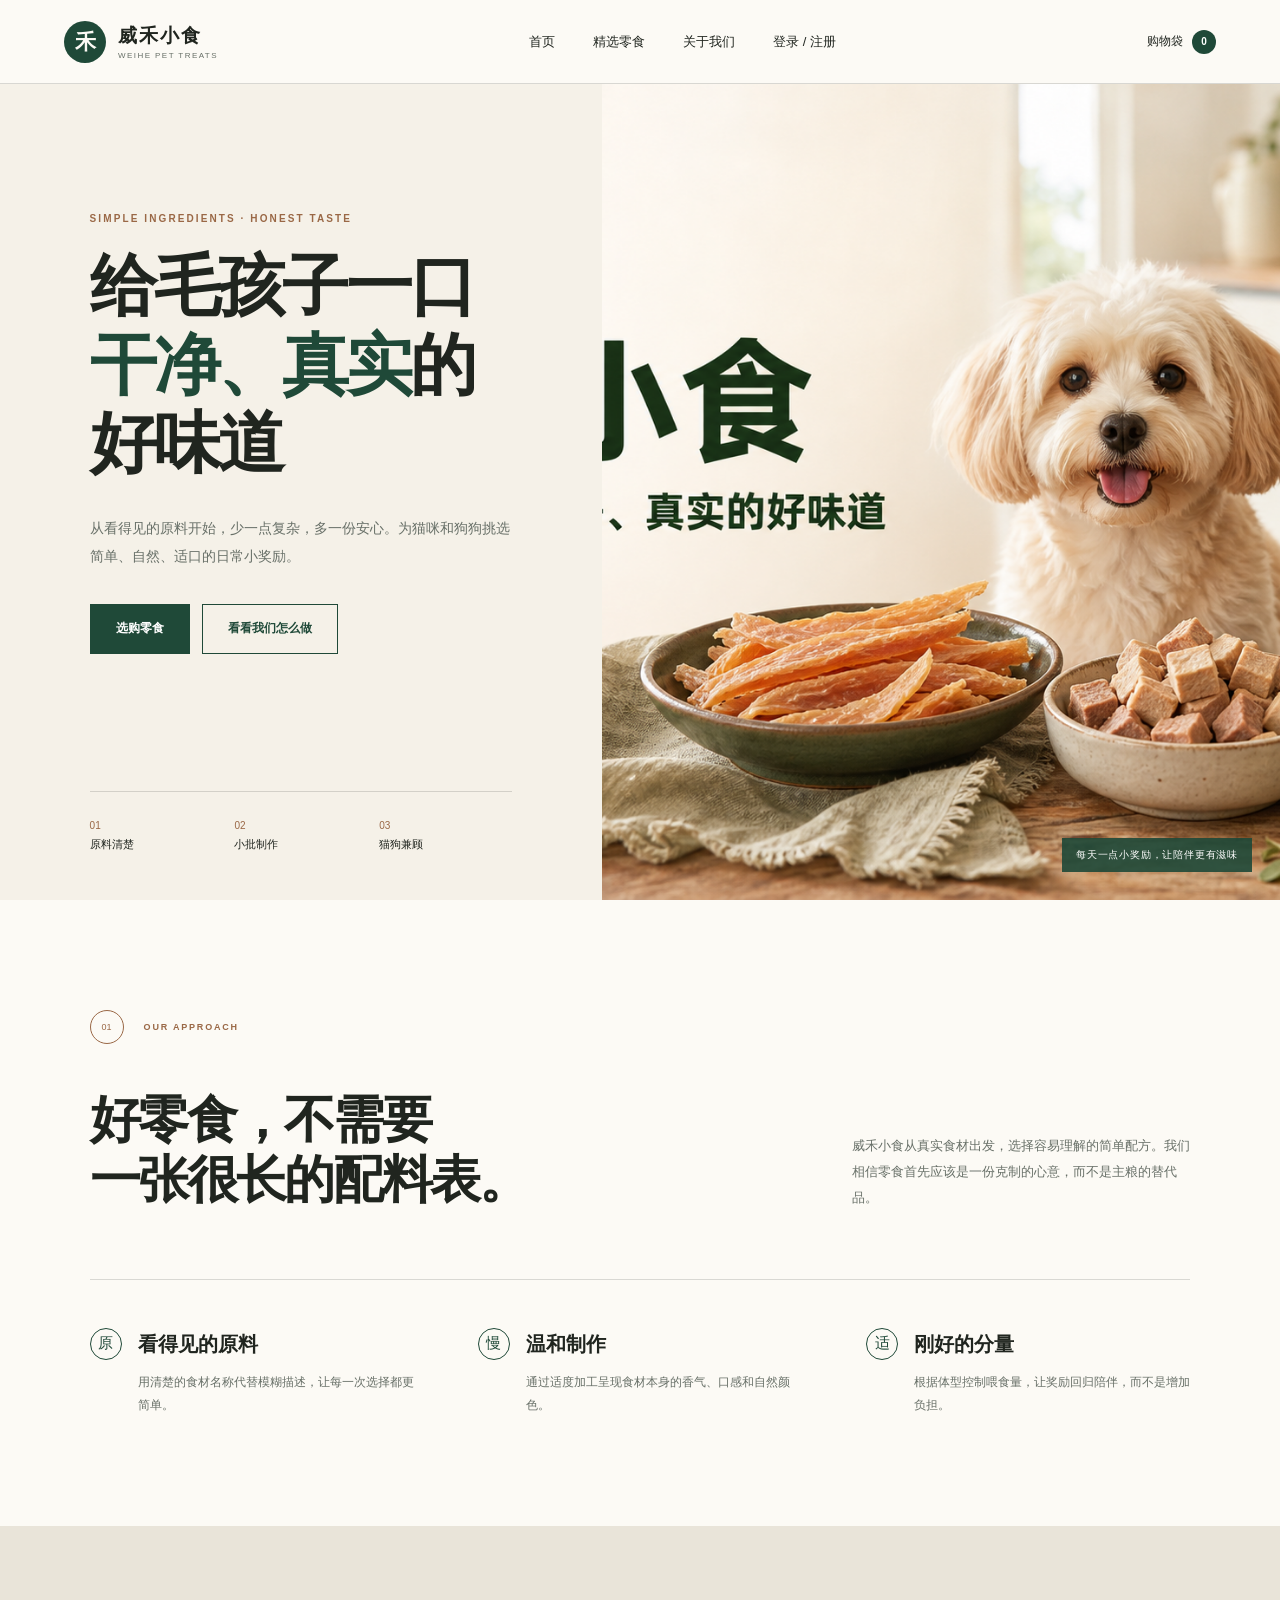
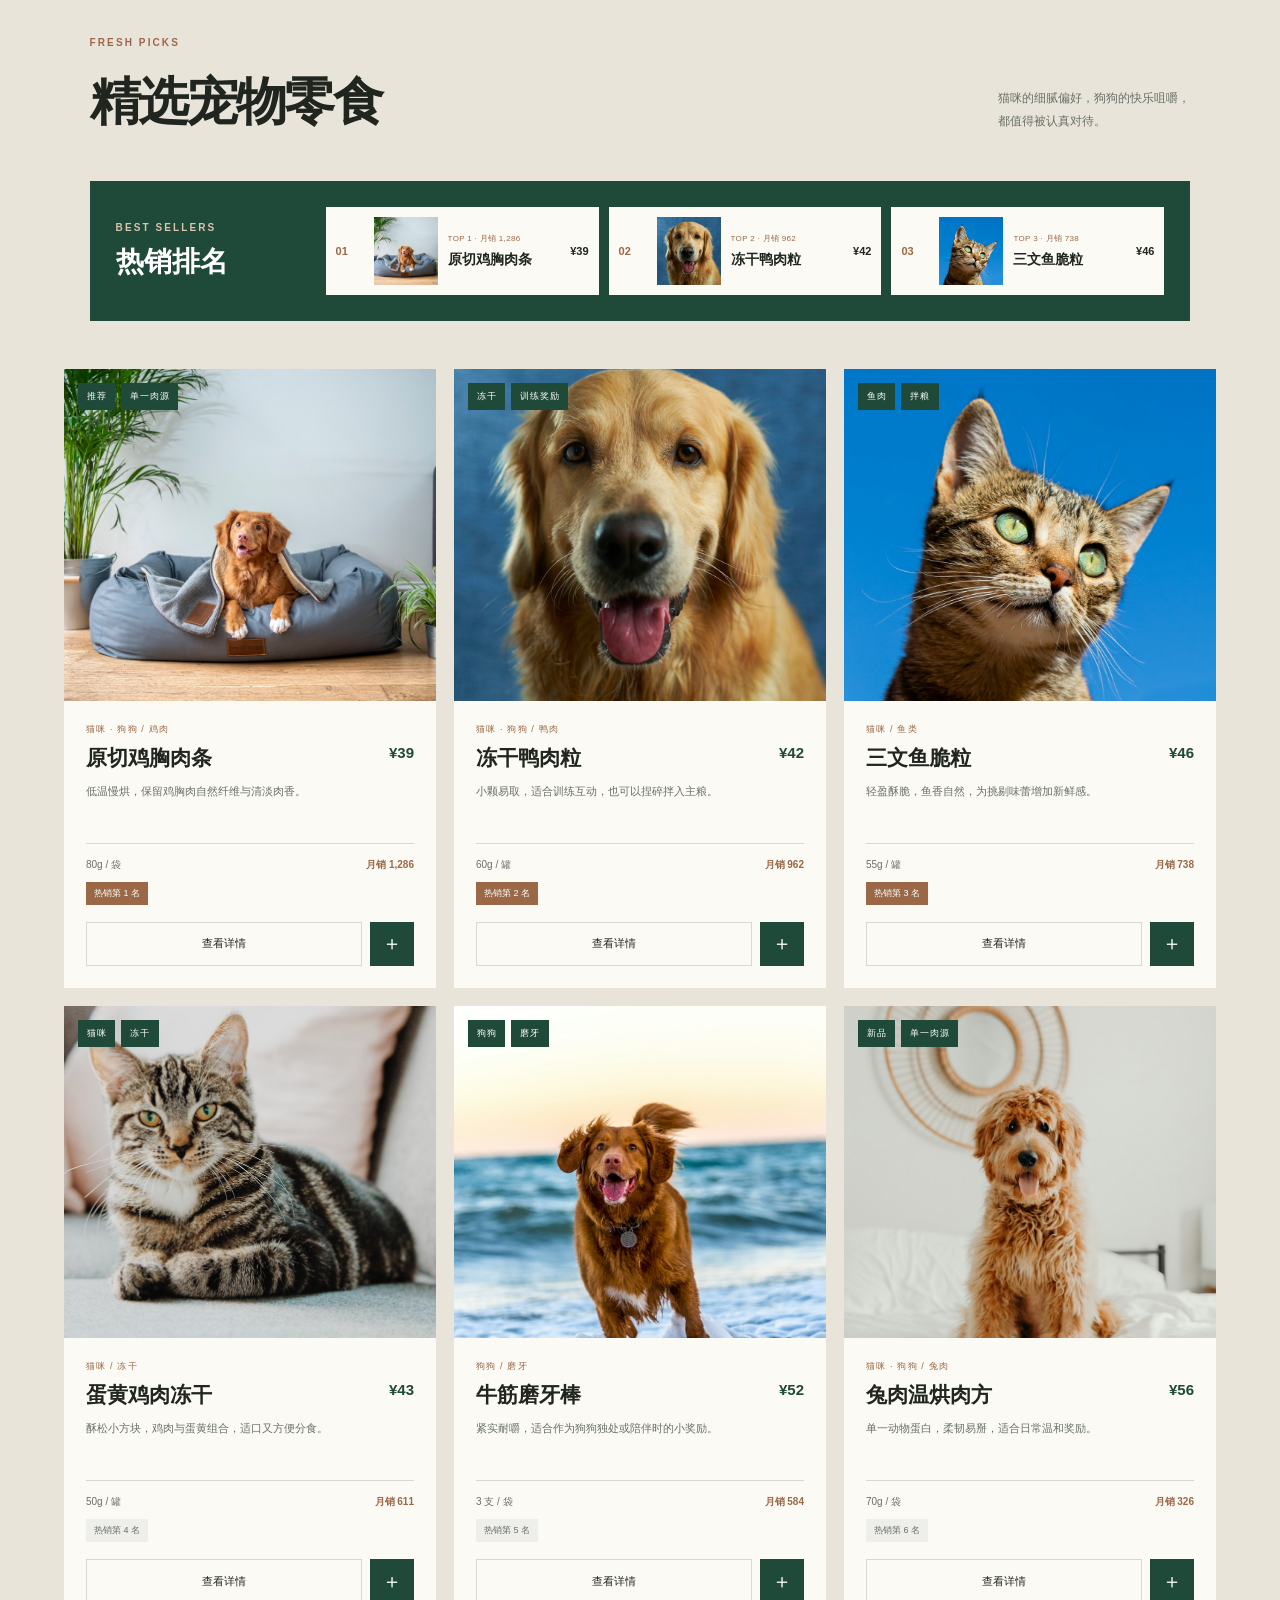
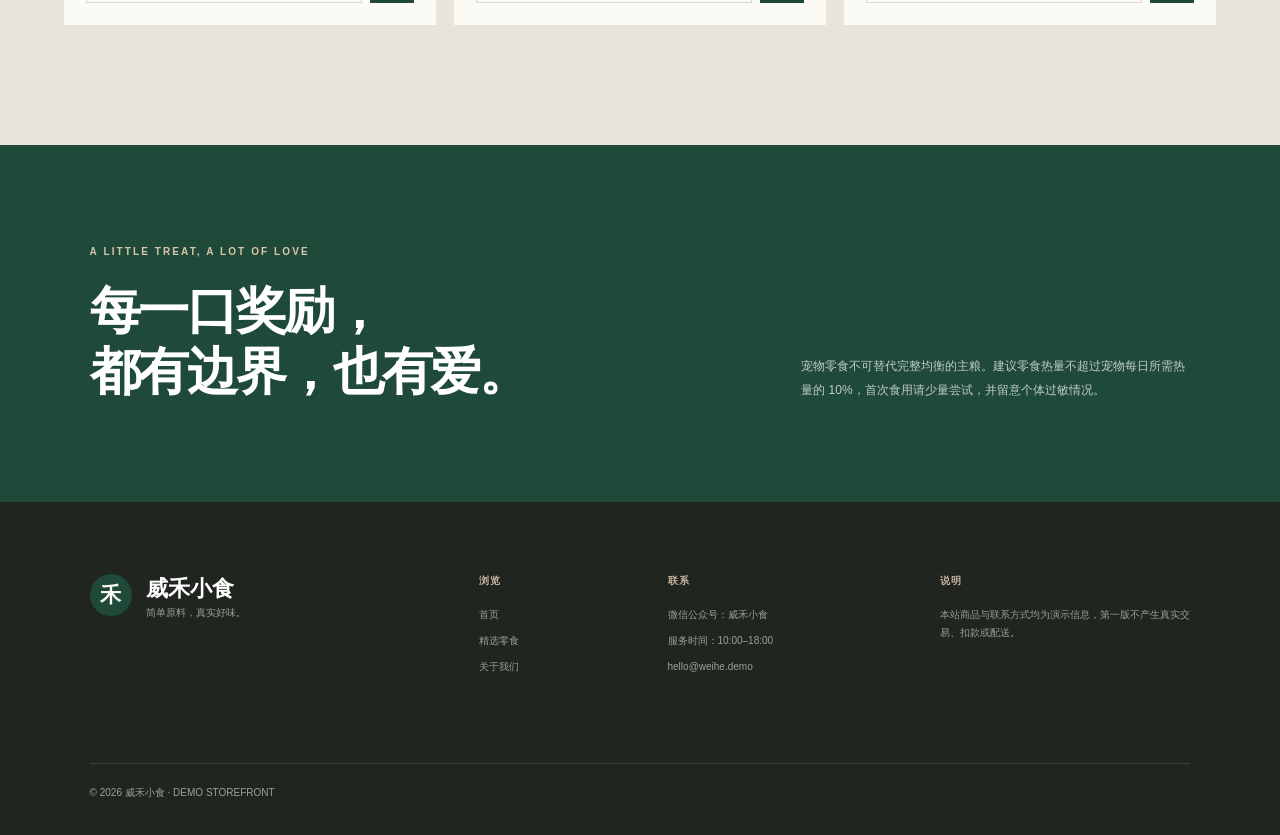
==== commit a11e88ba: "feat: add demo login and registration pages" ====
--- a/index.html
+++ b/index.html
@@ -24,7 +24,9 @@
       <a href="#top">首页</a>
       <a href="#products">精选零食</a>
       <a href="#about">关于我们</a>
+      <a href="login.html">登录 / 注册</a>
     </nav>
+    <a class="account-entry" href="login.html" aria-label="登录或注册演示账号">登录</a>
     <button class="bag-placeholder" type="button" aria-label="购物车功能将在下一阶段开放">
       <span aria-hidden="true">购物袋</span>
       <b>0</b>
--- a/styles.css
+++ b/styles.css
@@ -83,6 +83,17 @@
   transition: right 0.25s ease;
 }
 .main-nav a:hover::after { right: 0; }
+.account-entry {
+  display: none;
+  min-height: 44px;
+  padding: 0 16px;
+  align-items: center;
+  justify-content: center;
+  border: 1px solid var(--green);
+  color: var(--green);
+  font-size: 12px;
+  font-weight: 700;
+}
 .bag-placeholder {
   min-height: 44px;
   padding: 0;
@@ -509,6 +520,7 @@
 @media (max-width: 680px) {
   .site-header { height: 70px; padding: 0 18px; position: sticky; top: 0; }
   .main-nav { display: none; }
+  .account-entry { display: inline-flex; margin-left: auto; }
   .brand-symbol { width: 36px; height: 36px; font-size: 18px; }
   .brand-name { font-size: 16px; }
   .bag-placeholder > span { display: none; }
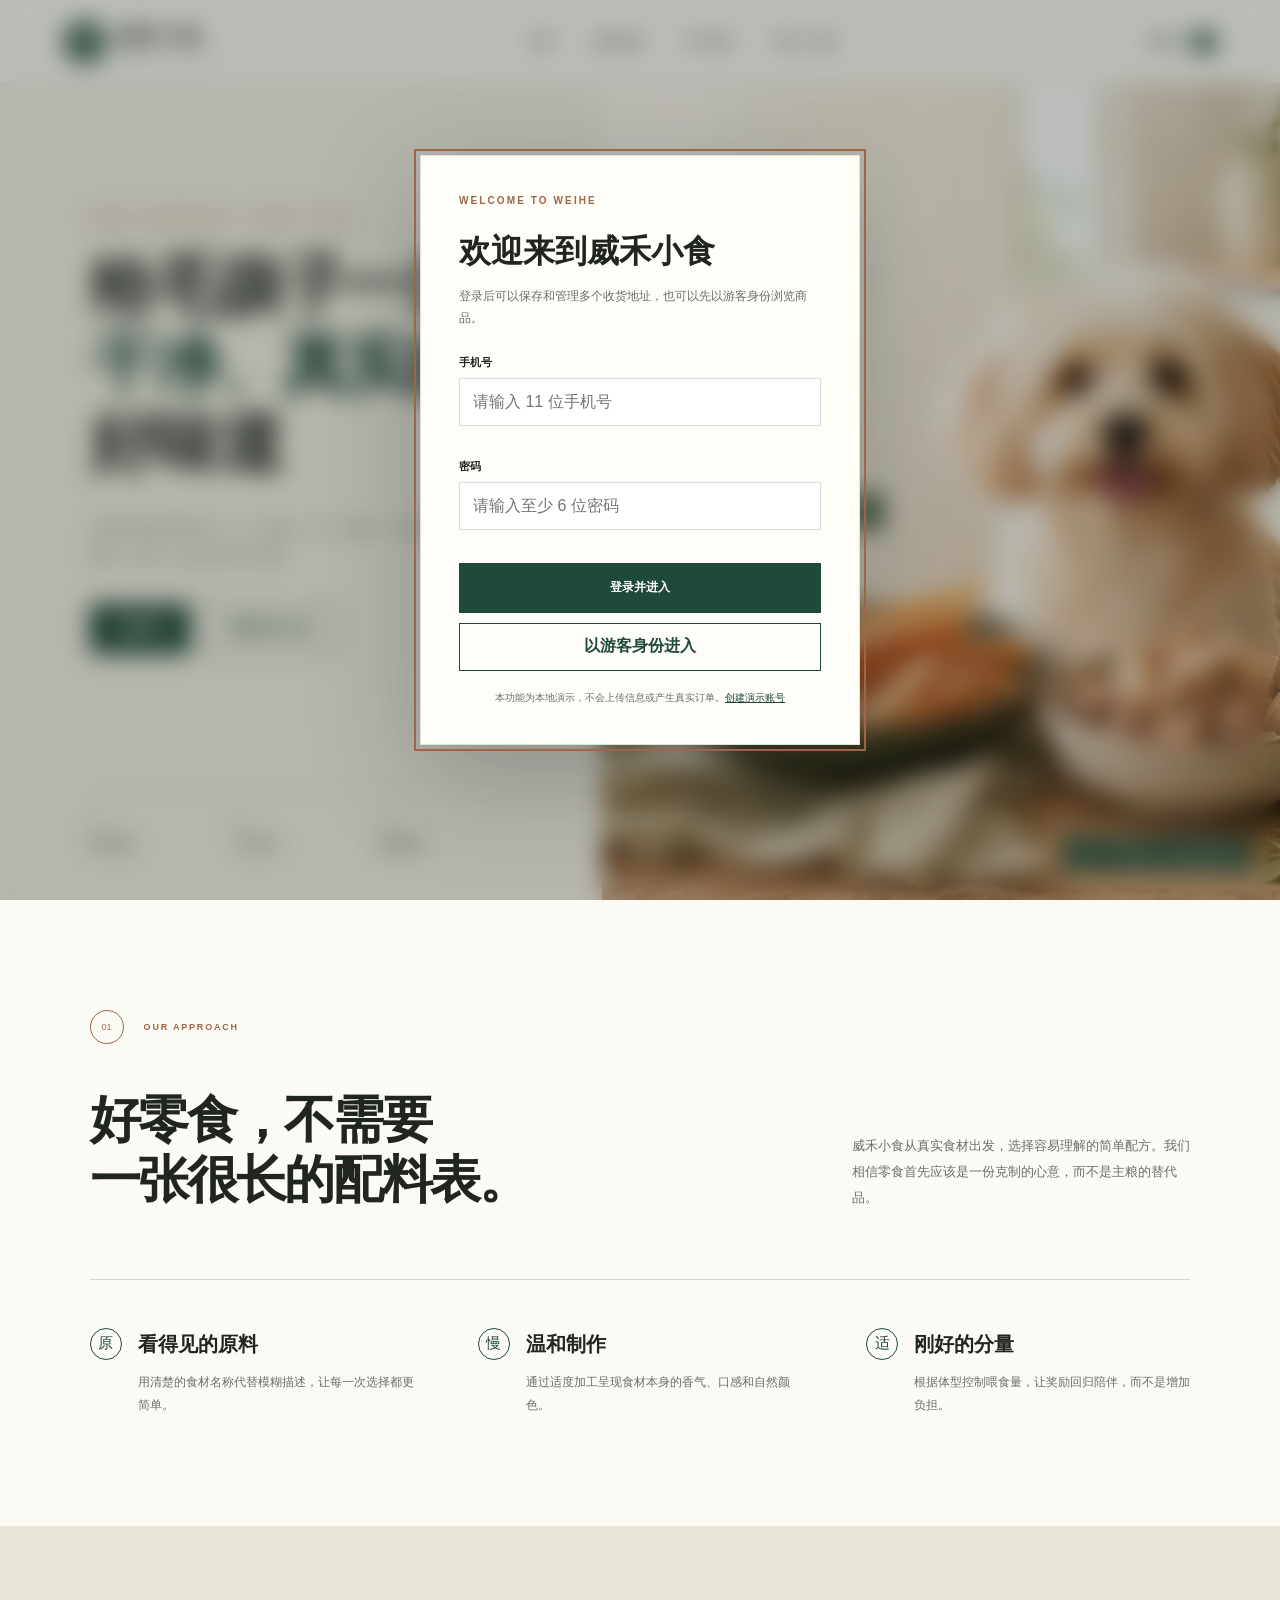
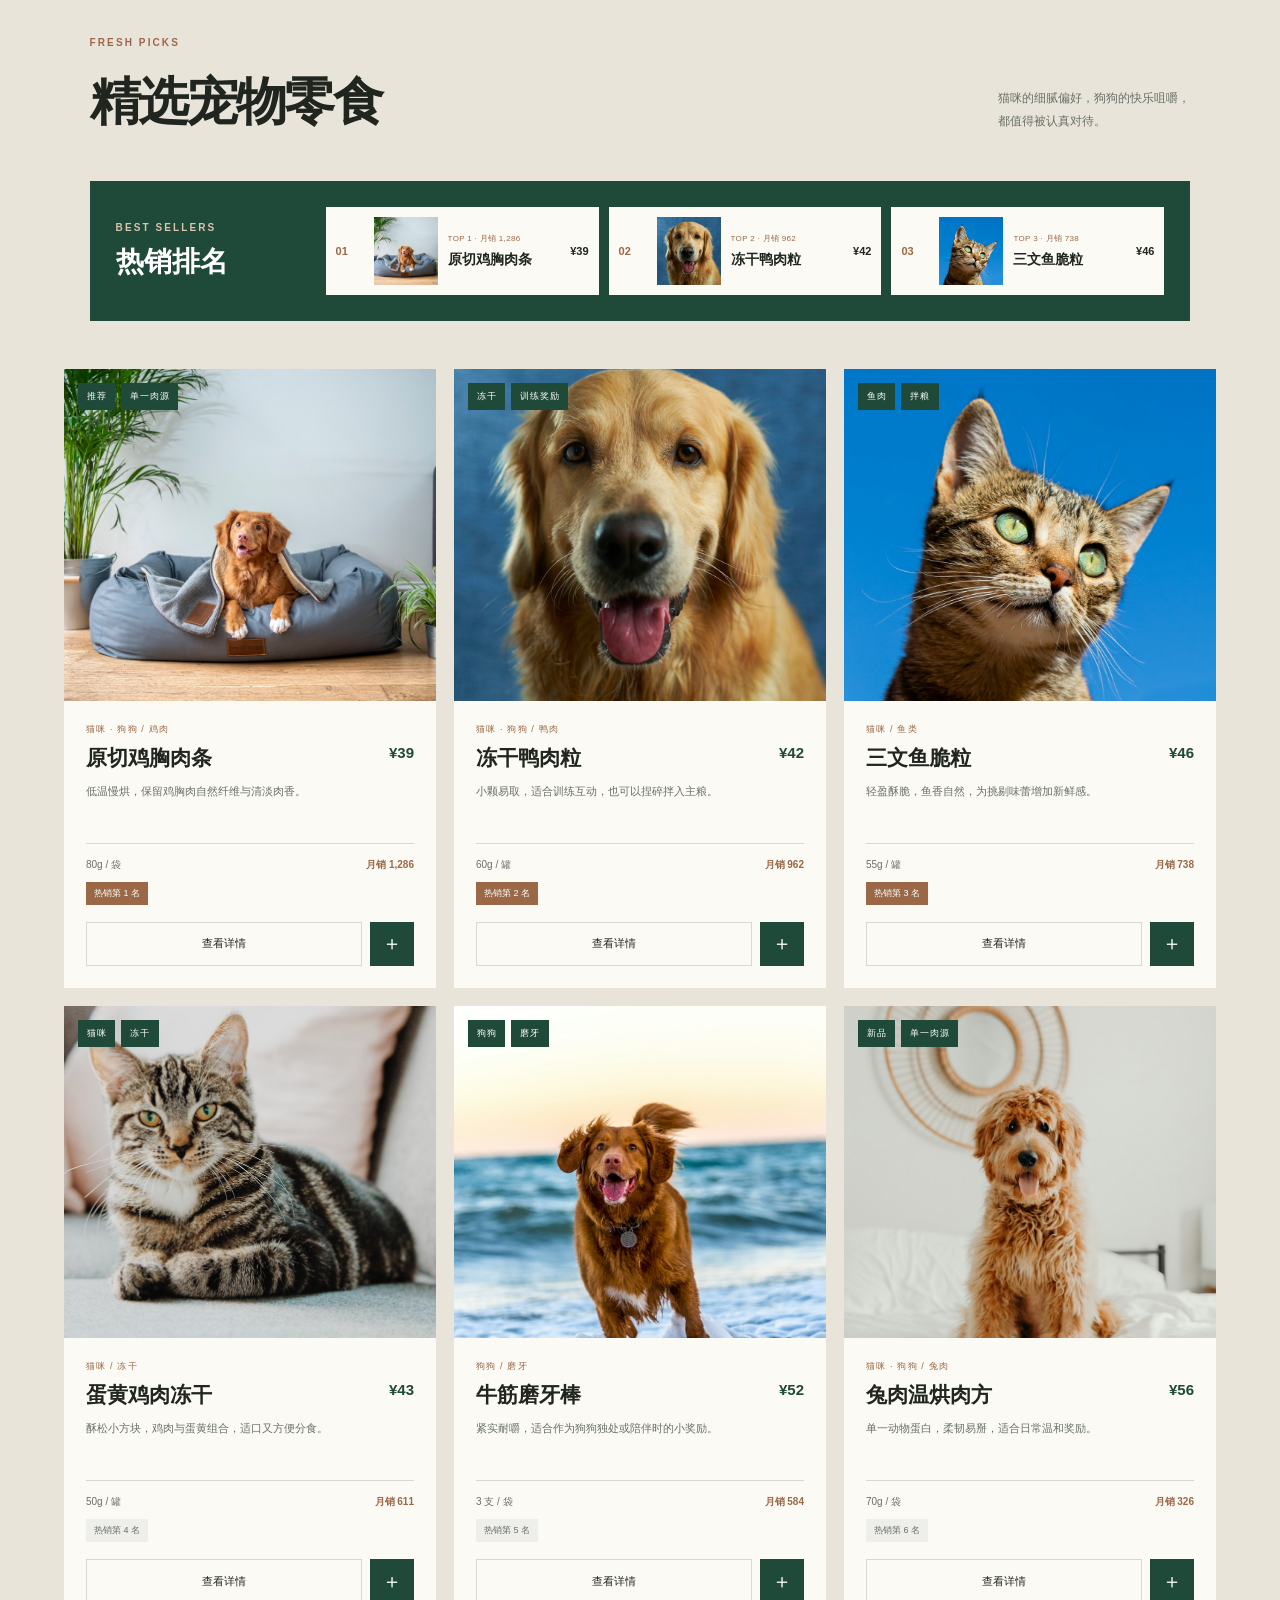
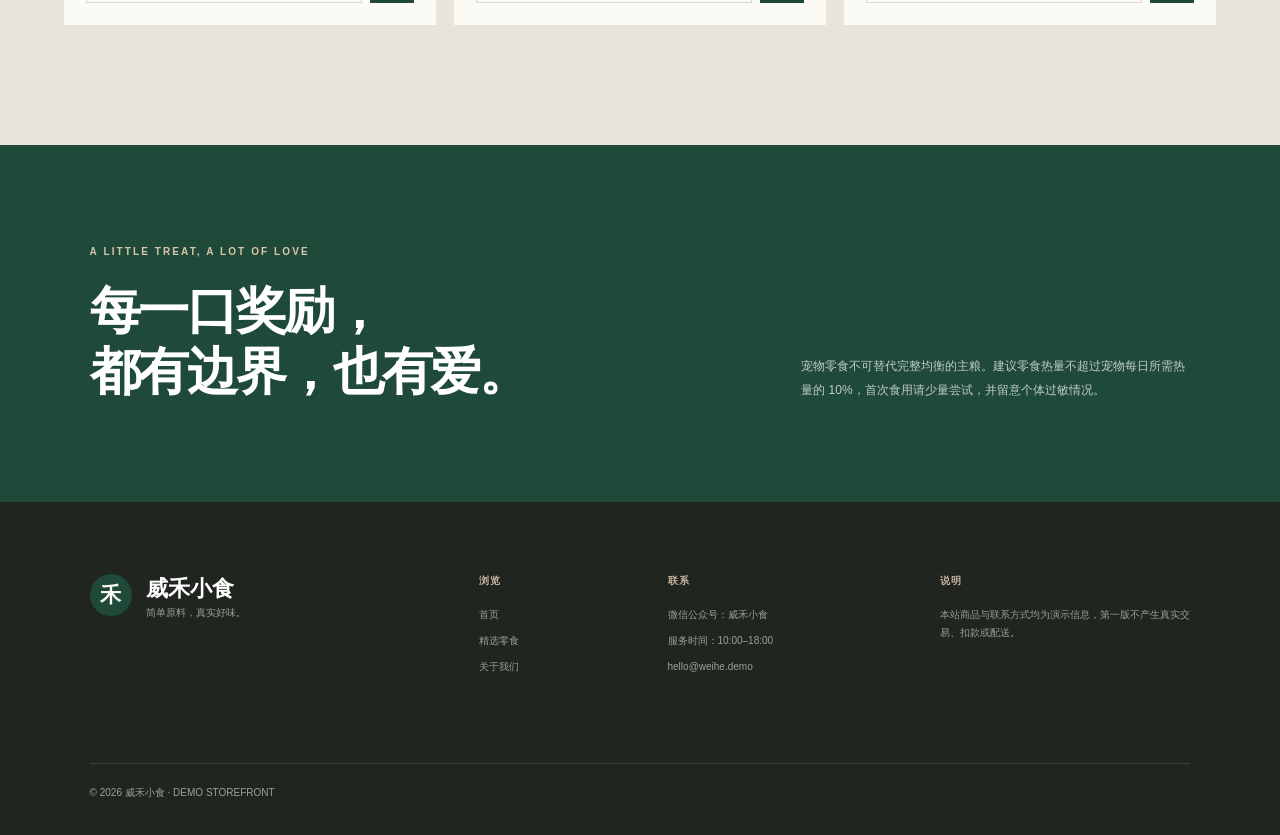
==== commit af0c7908: "feat: add guest access and address management" ====
--- a/index.html
+++ b/index.html
@@ -10,6 +10,7 @@
   <title>威禾小食｜天然宠物零食</title>
   <link rel="icon" href="data:,">
   <link rel="stylesheet" href="styles.css">
+  <script src="account.js" defer></script>
   <script src="script.js" defer></script>
 </head>
 <body>
@@ -24,9 +25,9 @@
       <a href="#top">首页</a>
       <a href="#products">精选零食</a>
       <a href="#about">关于我们</a>
-      <a href="login.html">登录 / 注册</a>
+      <button class="nav-account" type="button" data-account-open>登录 / 注册</button>
     </nav>
-    <a class="account-entry" href="login.html" aria-label="登录或注册演示账号">登录</a>
+    <button class="account-entry" type="button" data-account-open aria-label="登录或打开账户中心">登录</button>
     <button class="bag-placeholder" type="button" aria-label="购物车功能将在下一阶段开放">
       <span aria-hidden="true">购物袋</span>
       <b>0</b>
@@ -157,5 +158,61 @@
   </div>
 
   <div class="toast" id="toast" role="status" aria-live="polite" aria-atomic="true"></div>
+
+  <div class="account-backdrop" id="account-gate" hidden>
+    <section class="account-dialog login-dialog" role="dialog" aria-modal="true" aria-labelledby="gate-title" tabindex="-1">
+      <button class="account-close" type="button" data-account-close aria-label="关闭登录窗口">×</button>
+      <p class="kicker">WELCOME TO WEIHE</p>
+      <h2 id="gate-title">欢迎来到威禾小食</h2>
+      <p class="account-lead" id="gate-message">登录后可以保存和管理多个收货地址，也可以先以游客身份浏览商品。</p>
+      <form id="gate-login-form" novalidate>
+        <label for="gate-phone">手机号</label>
+        <input id="gate-phone" name="phone" type="tel" inputmode="numeric" maxlength="11" autocomplete="tel" placeholder="请输入 11 位手机号">
+        <p class="account-error" id="gate-phone-error" aria-live="polite"></p>
+        <label for="gate-password">密码</label>
+        <input id="gate-password" name="password" type="password" minlength="6" autocomplete="current-password" placeholder="请输入至少 6 位密码">
+        <p class="account-error" id="gate-password-error" aria-live="polite"></p>
+        <button class="button button-primary account-primary" type="submit">登录并进入</button>
+      </form>
+      <button class="guest-button" type="button" id="guest-entry">以游客身份进入</button>
+      <p class="account-note">本功能为本地演示，不会上传信息或产生真实订单。<a href="register.html">创建演示账号</a></p>
+    </section>
+  </div>
+
+  <div class="account-backdrop" id="account-center" hidden>
+    <section class="account-dialog address-dialog" role="dialog" aria-modal="true" aria-labelledby="account-title" tabindex="-1">
+      <button class="account-close" type="button" data-account-center-close aria-label="关闭账户中心">×</button>
+      <div class="account-heading">
+        <div>
+          <p class="kicker">ACCOUNT CENTER</p>
+          <h2 id="account-title">账户中心</h2>
+          <p id="account-welcome"></p>
+        </div>
+        <button class="text-button" type="button" id="account-logout">退出登录</button>
+      </div>
+      <div class="address-layout">
+        <form class="address-form" id="address-form" novalidate>
+          <h3>填写新地址</h3>
+          <div class="address-form-grid">
+            <label>收货人<input name="recipient" maxlength="20" placeholder="请输入姓名"></label>
+            <label>手机号<input name="phone" type="tel" inputmode="numeric" maxlength="11" placeholder="请输入手机号"></label>
+            <label>省份<input name="province" maxlength="20" placeholder="例如：广东省"></label>
+            <label>城市<input name="city" maxlength="20" placeholder="例如：深圳市"></label>
+            <label>区县<input name="district" maxlength="20" placeholder="例如：南山区"></label>
+            <label class="address-detail">详细地址<input name="detail" maxlength="80" placeholder="街道、门牌号、小区等"></label>
+          </div>
+          <p class="account-error" id="address-error" aria-live="polite"></p>
+          <button class="button button-primary account-primary" type="submit">保存地址</button>
+        </form>
+        <section class="address-book" aria-labelledby="address-list-title">
+          <div class="address-book-title">
+            <h3 id="address-list-title">我的地址</h3>
+            <span id="address-count">0 个</span>
+          </div>
+          <div id="address-list"></div>
+        </section>
+      </div>
+    </section>
+  </div>
 </body>
 </html>
--- a/styles.css
+++ b/styles.css
@@ -83,6 +83,14 @@
   transition: right 0.25s ease;
 }
 .main-nav a:hover::after { right: 0; }
+.nav-account {
+  padding: 10px 0;
+  border: 0;
+  color: inherit;
+  background: transparent;
+  font: inherit;
+  cursor: pointer;
+}
 .account-entry {
   display: none;
   min-height: 44px;
@@ -94,6 +102,96 @@
   font-size: 12px;
   font-weight: 700;
 }
+
+body.account-open { overflow: hidden; }
+.account-backdrop {
+  position: fixed;
+  inset: 0;
+  z-index: 100;
+  display: grid;
+  place-items: center;
+  padding: 20px;
+  background: rgba(20, 29, 24, 0.28);
+  backdrop-filter: blur(12px);
+  -webkit-backdrop-filter: blur(12px);
+}
+.account-backdrop[hidden] { display: none; }
+.account-dialog {
+  position: relative;
+  width: min(440px, 100%);
+  max-height: calc(100vh - 40px);
+  overflow: auto;
+  padding: 38px;
+  background: #fffdf8;
+  border: 1px solid rgba(31, 73, 56, 0.15);
+  box-shadow: 0 30px 100px rgba(20, 29, 24, 0.25);
+}
+.account-close {
+  position: absolute;
+  top: 12px;
+  right: 12px;
+  width: 44px;
+  height: 44px;
+  border: 0;
+  color: var(--green);
+  background: transparent;
+  font-size: 26px;
+  cursor: pointer;
+}
+.account-dialog h2 { margin: 8px 0 12px; font: 600 32px "Songti SC", serif; }
+.account-lead,
+.account-heading p { color: var(--muted); font-size: 12px; line-height: 1.8; }
+.login-dialog form { margin-top: 25px; }
+.login-dialog label,
+.address-form label { display: block; color: var(--dark); font-size: 11px; font-weight: 700; }
+.login-dialog input,
+.address-form input {
+  width: 100%;
+  min-height: 48px;
+  margin-top: 8px;
+  padding: 0 13px;
+  border: 1px solid var(--line);
+  color: var(--dark);
+  background: white;
+  font: inherit;
+}
+.login-dialog input:focus,
+.address-form input:focus { outline: 3px solid rgba(31, 73, 56, 0.13); border-color: var(--green); }
+.account-error { min-height: 18px; margin: 5px 0 10px; color: #a54535; font-size: 10px; }
+.account-primary { width: 100%; min-height: 48px; border: 0; cursor: pointer; }
+.guest-button {
+  width: 100%;
+  min-height: 48px;
+  margin-top: 10px;
+  border: 1px solid var(--green);
+  color: var(--green);
+  background: transparent;
+  font-weight: 800;
+  cursor: pointer;
+}
+.account-note { margin: 18px 0 0; color: var(--muted); font-size: 10px; line-height: 1.7; text-align: center; }
+.account-note a { color: var(--green); text-decoration: underline; }
+.address-dialog { width: min(980px, 100%); }
+.account-heading,
+.address-book-title { display: flex; align-items: flex-start; justify-content: space-between; gap: 20px; }
+.text-button { border: 0; color: var(--brown); background: transparent; font-weight: 800; cursor: pointer; }
+.address-layout { margin-top: 28px; display: grid; grid-template-columns: 1.05fr 0.95fr; gap: 30px; }
+.address-layout h3 { margin: 0 0 18px; font: 600 20px "Songti SC", serif; }
+.address-form { padding: 24px; background: var(--cream); }
+.address-form-grid { display: grid; grid-template-columns: 1fr 1fr; gap: 15px; }
+.address-detail { grid-column: 1 / -1; }
+.address-book { min-width: 0; }
+.address-book-title span { color: var(--muted); font-size: 11px; }
+.address-empty { padding: 30px 15px; border: 1px dashed var(--line); color: var(--muted); font-size: 11px; text-align: center; }
+.address-item { padding: 17px; border: 1px solid var(--line); background: white; }
+.address-item + .address-item { margin-top: 10px; }
+.address-item.is-default { border-color: var(--green); }
+.address-item-head { display: flex; justify-content: space-between; gap: 12px; }
+.address-item-head strong { font-size: 13px; }
+.default-mark { color: var(--green); font-size: 10px; font-weight: 800; }
+.address-item p { margin: 8px 0 12px; color: var(--muted); font-size: 11px; line-height: 1.7; }
+.address-actions { display: flex; gap: 14px; }
+.address-actions button { padding: 0; border: 0; color: var(--brown); background: transparent; font-size: 10px; font-weight: 800; cursor: pointer; }
 .bag-placeholder {
   min-height: 44px;
   padding: 0;
@@ -558,6 +656,10 @@
 @media (max-width: 390px) {
   .product-grid { grid-template-columns: 1fr; }
   .product-description { min-height: 0; }
+  .account-dialog { padding: 30px 20px; }
+  .address-layout { grid-template-columns: 1fr; }
+  .address-form-grid { grid-template-columns: 1fr; }
+  .address-detail { grid-column: auto; }
 }
 
 @media (prefers-reduced-motion: reduce) {
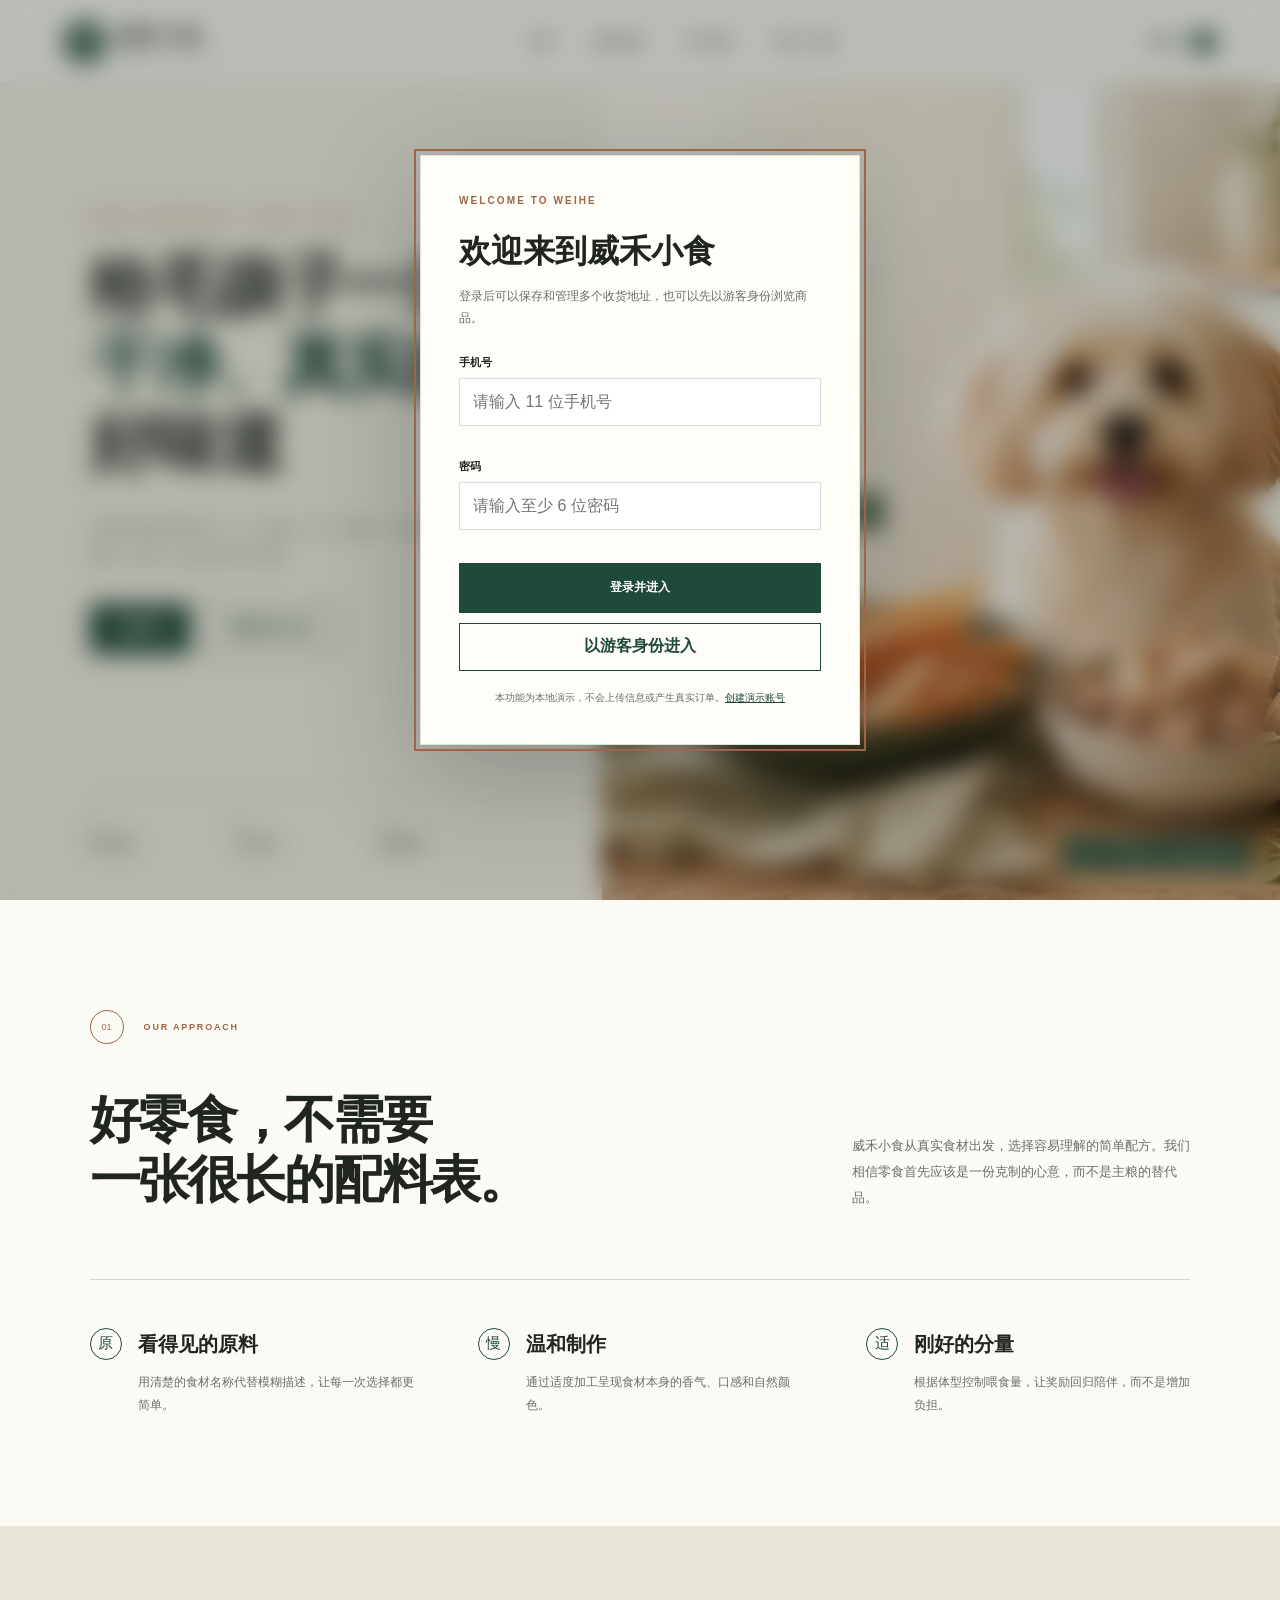
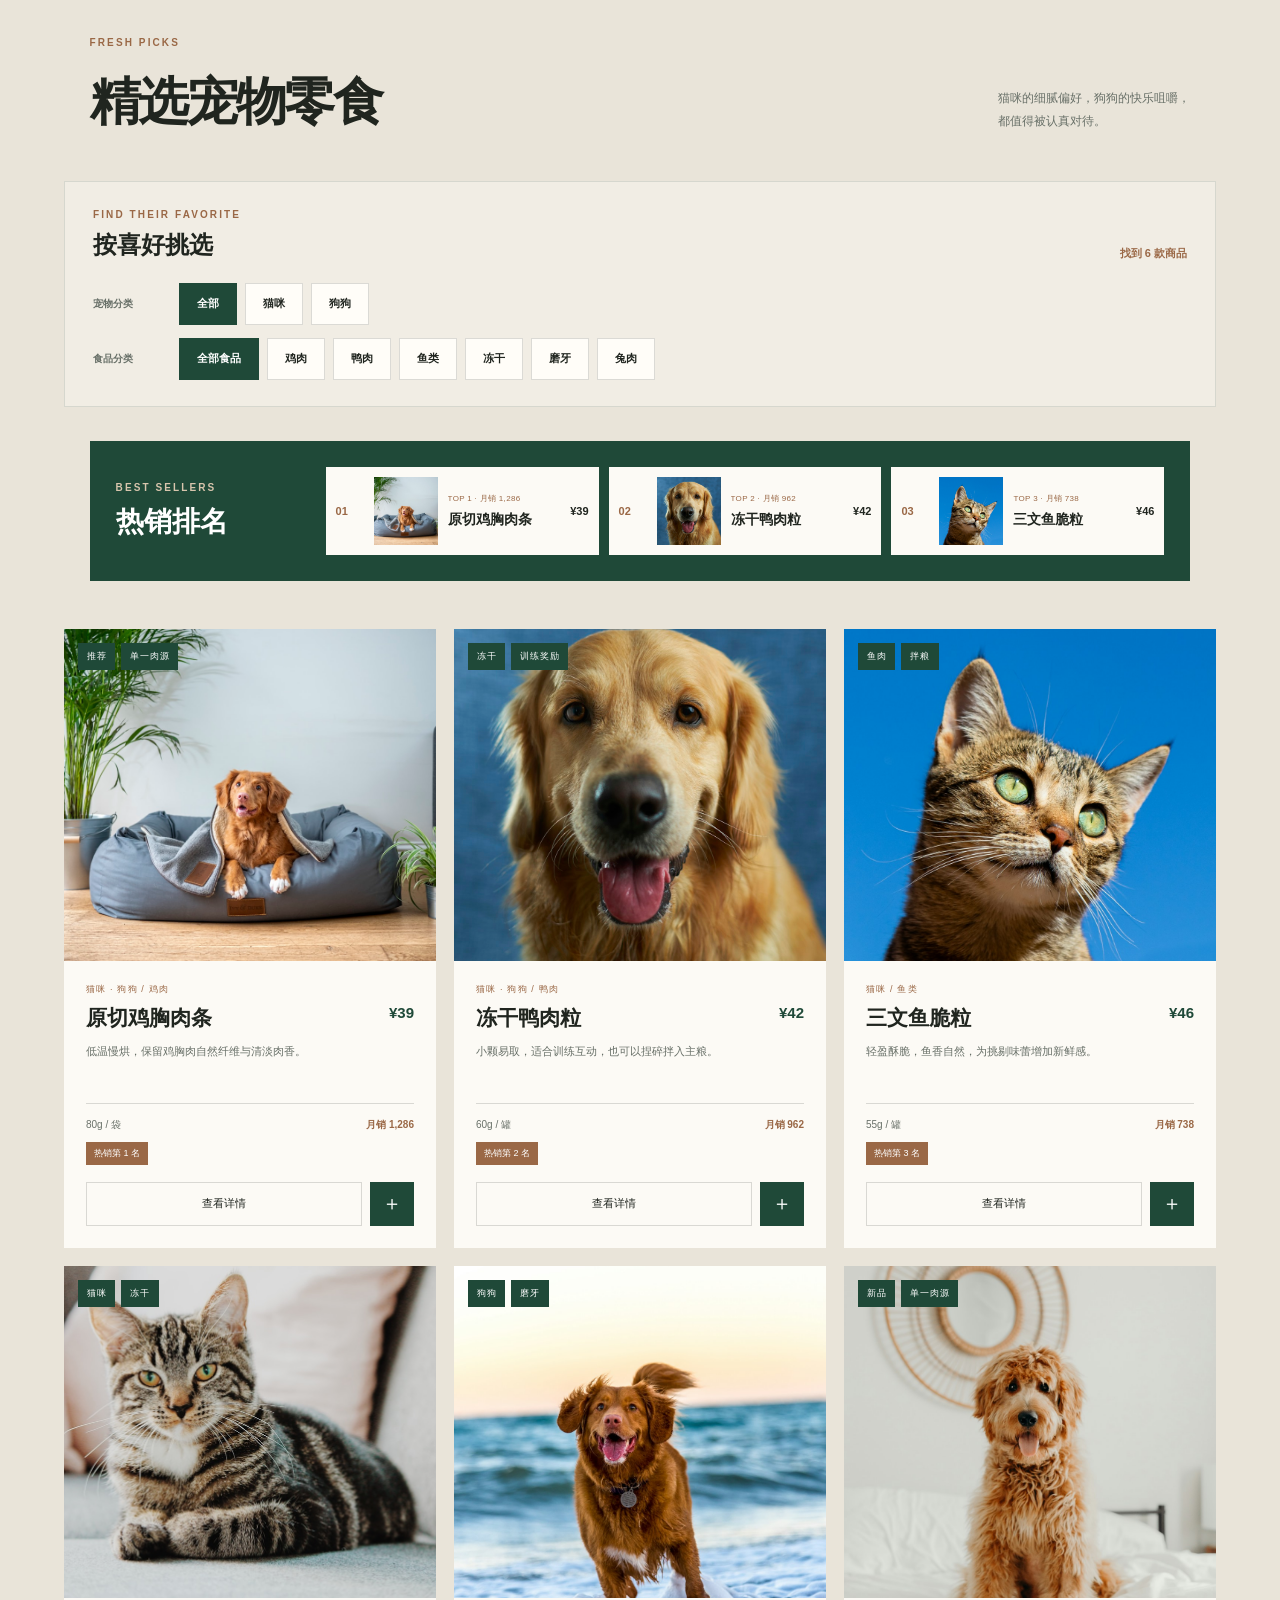
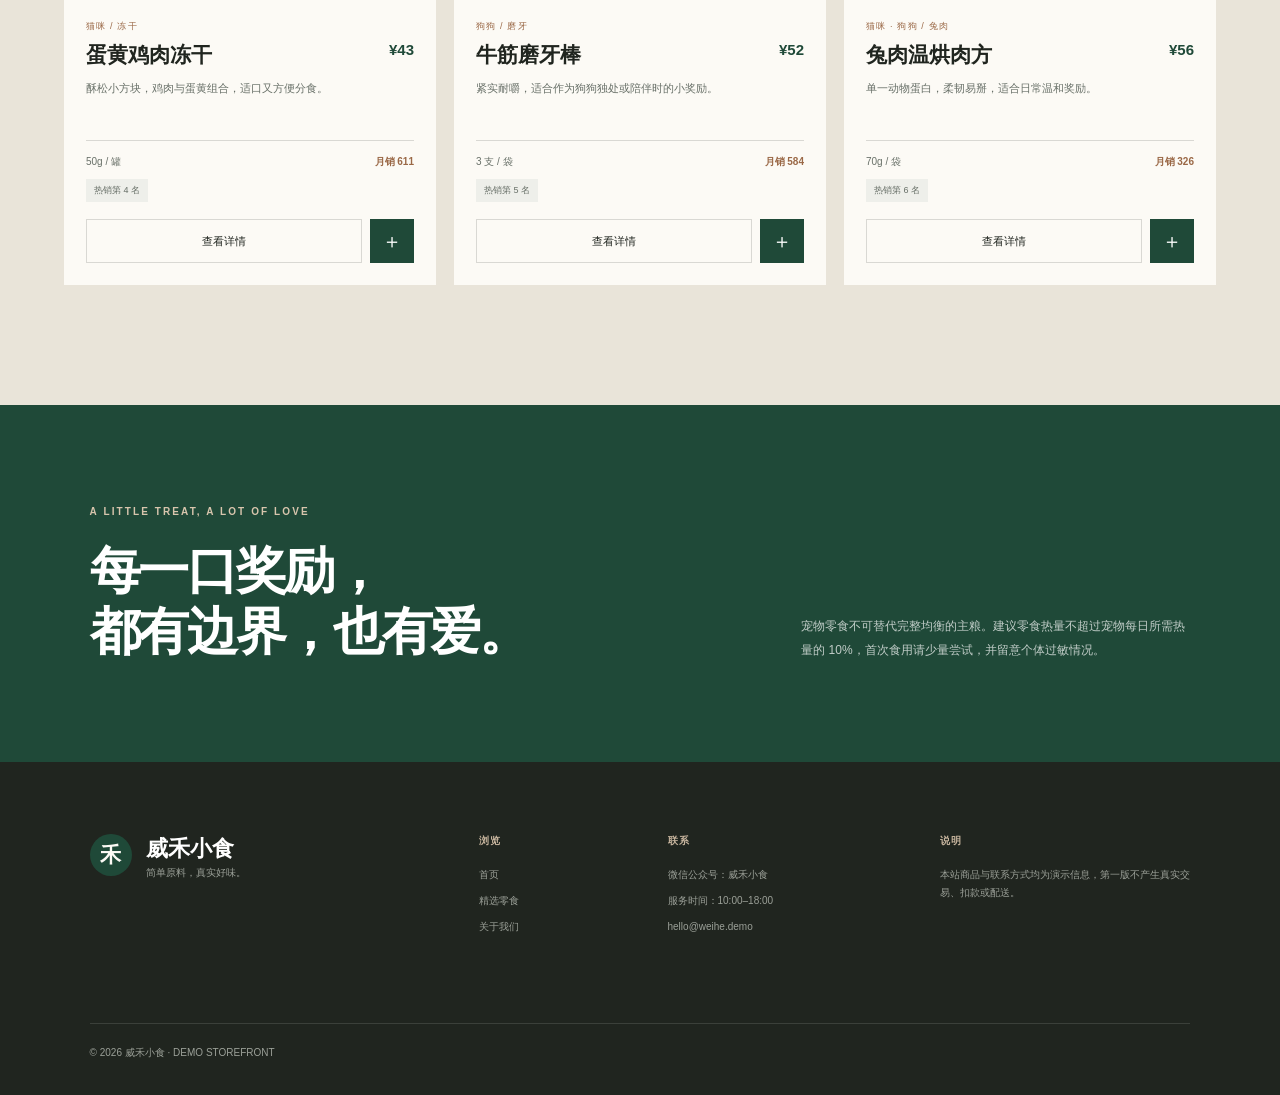
==== commit 996e1e94: "feat: add pet and food category filters" ====
--- a/index.html
+++ b/index.html
@@ -92,6 +92,23 @@
         </div>
         <p>猫咪的细腻偏好，狗狗的快乐咀嚼，<br>都值得被认真对待。</p>
       </div>
+      <section class="product-filters" aria-labelledby="filter-title">
+        <div class="filter-heading">
+          <div>
+            <p class="kicker">FIND THEIR FAVORITE</p>
+            <h3 id="filter-title">按喜好挑选</h3>
+          </div>
+          <p class="filter-count" id="filter-count" aria-live="polite">找到 6 款商品</p>
+        </div>
+        <div class="filter-group">
+          <span class="filter-label">宠物分类</span>
+          <div class="filter-scroll" id="pet-filters" aria-label="宠物分类"></div>
+        </div>
+        <div class="filter-group">
+          <span class="filter-label">食品分类</span>
+          <div class="filter-scroll" id="food-filters" aria-label="食品分类"></div>
+        </div>
+      </section>
       <section class="hot-ranking" aria-labelledby="ranking-title">
         <div class="ranking-title">
           <p class="kicker">BEST SELLERS</p>
@@ -100,6 +117,12 @@
         <div class="ranking-list" id="ranking-list"></div>
       </section>
       <div class="product-grid" id="product-grid" aria-live="polite"></div>
+      <div class="product-empty" id="product-empty" hidden>
+        <p class="kicker">NO MATCHES YET</p>
+        <h3>暂时没有符合条件的零食</h3>
+        <p>换一个分类看看，或者恢复全部商品。</p>
+        <button class="button button-primary" type="button" id="reset-filters">查看全部商品</button>
+      </div>
     </section>
 
     <section class="care-note" aria-label="喂食提示">
--- a/styles.css
+++ b/styles.css
@@ -362,6 +362,55 @@
   font-size: 12px;
   line-height: 1.9;
 }
+.product-filters {
+  margin: 0 0 34px;
+  padding: 26px 28px;
+  border: 1px solid rgba(31, 73, 56, 0.13);
+  background: rgba(245, 241, 232, 0.74);
+}
+.filter-heading {
+  margin-bottom: 22px;
+  display: flex;
+  align-items: flex-end;
+  justify-content: space-between;
+  gap: 24px;
+}
+.filter-heading .kicker { margin-bottom: 7px; }
+.filter-heading h3 { margin: 0; font: 600 24px "Songti SC", serif; }
+.filter-count { margin: 0; color: var(--brown); font-size: 11px; font-weight: 800; }
+.filter-group {
+  display: grid;
+  grid-template-columns: 72px minmax(0, 1fr);
+  gap: 14px;
+  align-items: center;
+}
+.filter-group + .filter-group { margin-top: 13px; }
+.filter-label { color: var(--muted); font-size: 10px; font-weight: 700; }
+.filter-scroll { display: flex; flex-wrap: wrap; gap: 8px; }
+.filter-button {
+  min-height: 42px;
+  padding: 0 17px;
+  border: 1px solid var(--line);
+  color: var(--dark);
+  background: #fffdf8;
+  font-size: 11px;
+  font-weight: 700;
+  cursor: pointer;
+  transition: color 0.18s ease, background 0.18s ease, border-color 0.18s ease;
+}
+.filter-button:hover { border-color: var(--green); }
+.filter-button[aria-pressed="true"] { color: var(--white); border-color: var(--green); background: var(--green); }
+.filter-button:focus-visible { outline: 3px solid rgba(31, 73, 56, 0.18); outline-offset: 2px; }
+.product-empty {
+  padding: 70px 24px;
+  border: 1px dashed rgba(31, 73, 56, 0.28);
+  text-align: center;
+  background: rgba(255, 253, 248, 0.45);
+}
+.product-empty[hidden] { display: none; }
+.product-empty h3 { margin: 10px 0; font: 600 26px "Songti SC", serif; }
+.product-empty > p:not(.kicker) { margin: 0 0 24px; color: var(--muted); font-size: 12px; }
+.product-empty .button { border: 0; cursor: pointer; }
 .hot-ranking {
   margin: 0 clamp(6px, 2vw, 32px) 48px;
   padding: 26px;
@@ -634,6 +683,19 @@
   .products-section { padding: 80px 14px; }
   .products-heading { margin: 0 8px 34px; display: block; }
   .products-heading > p { margin-top: 18px; }
+  .product-filters { margin: 0 0 30px; padding: 22px 16px; }
+  .filter-heading { align-items: flex-start; }
+  .filter-group { grid-template-columns: 1fr; gap: 9px; }
+  .filter-scroll {
+    margin: 0 -16px;
+    padding: 0 16px 7px;
+    flex-wrap: nowrap;
+    overflow-x: auto;
+    scrollbar-width: none;
+    overscroll-behavior-inline: contain;
+  }
+  .filter-scroll::-webkit-scrollbar { display: none; }
+  .filter-button { min-height: 44px; flex: 0 0 auto; }
   .hot-ranking { margin: 0 0 34px; padding: 22px 16px; gap: 18px; }
   .ranking-list { grid-template-columns: 1fr; }
   .ranking-item { grid-template-columns: 28px 58px minmax(0, 1fr) auto; }
